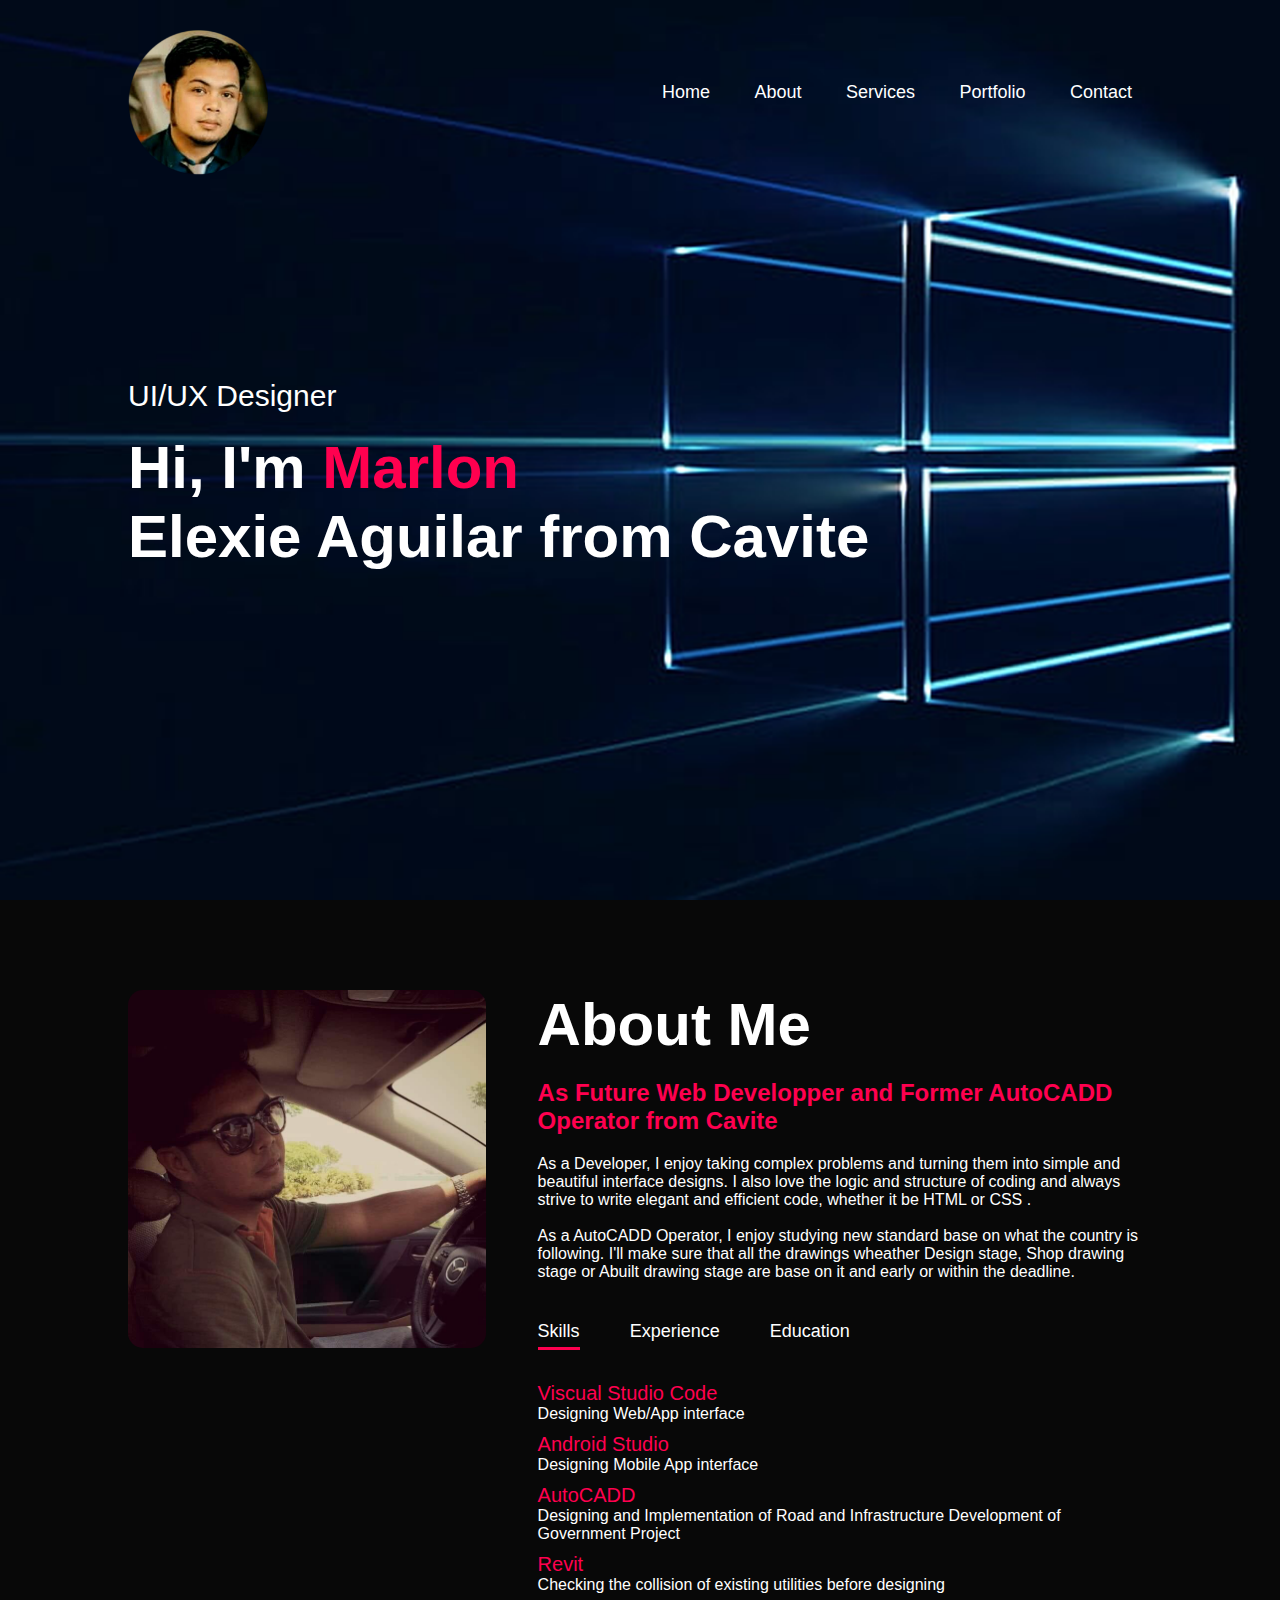
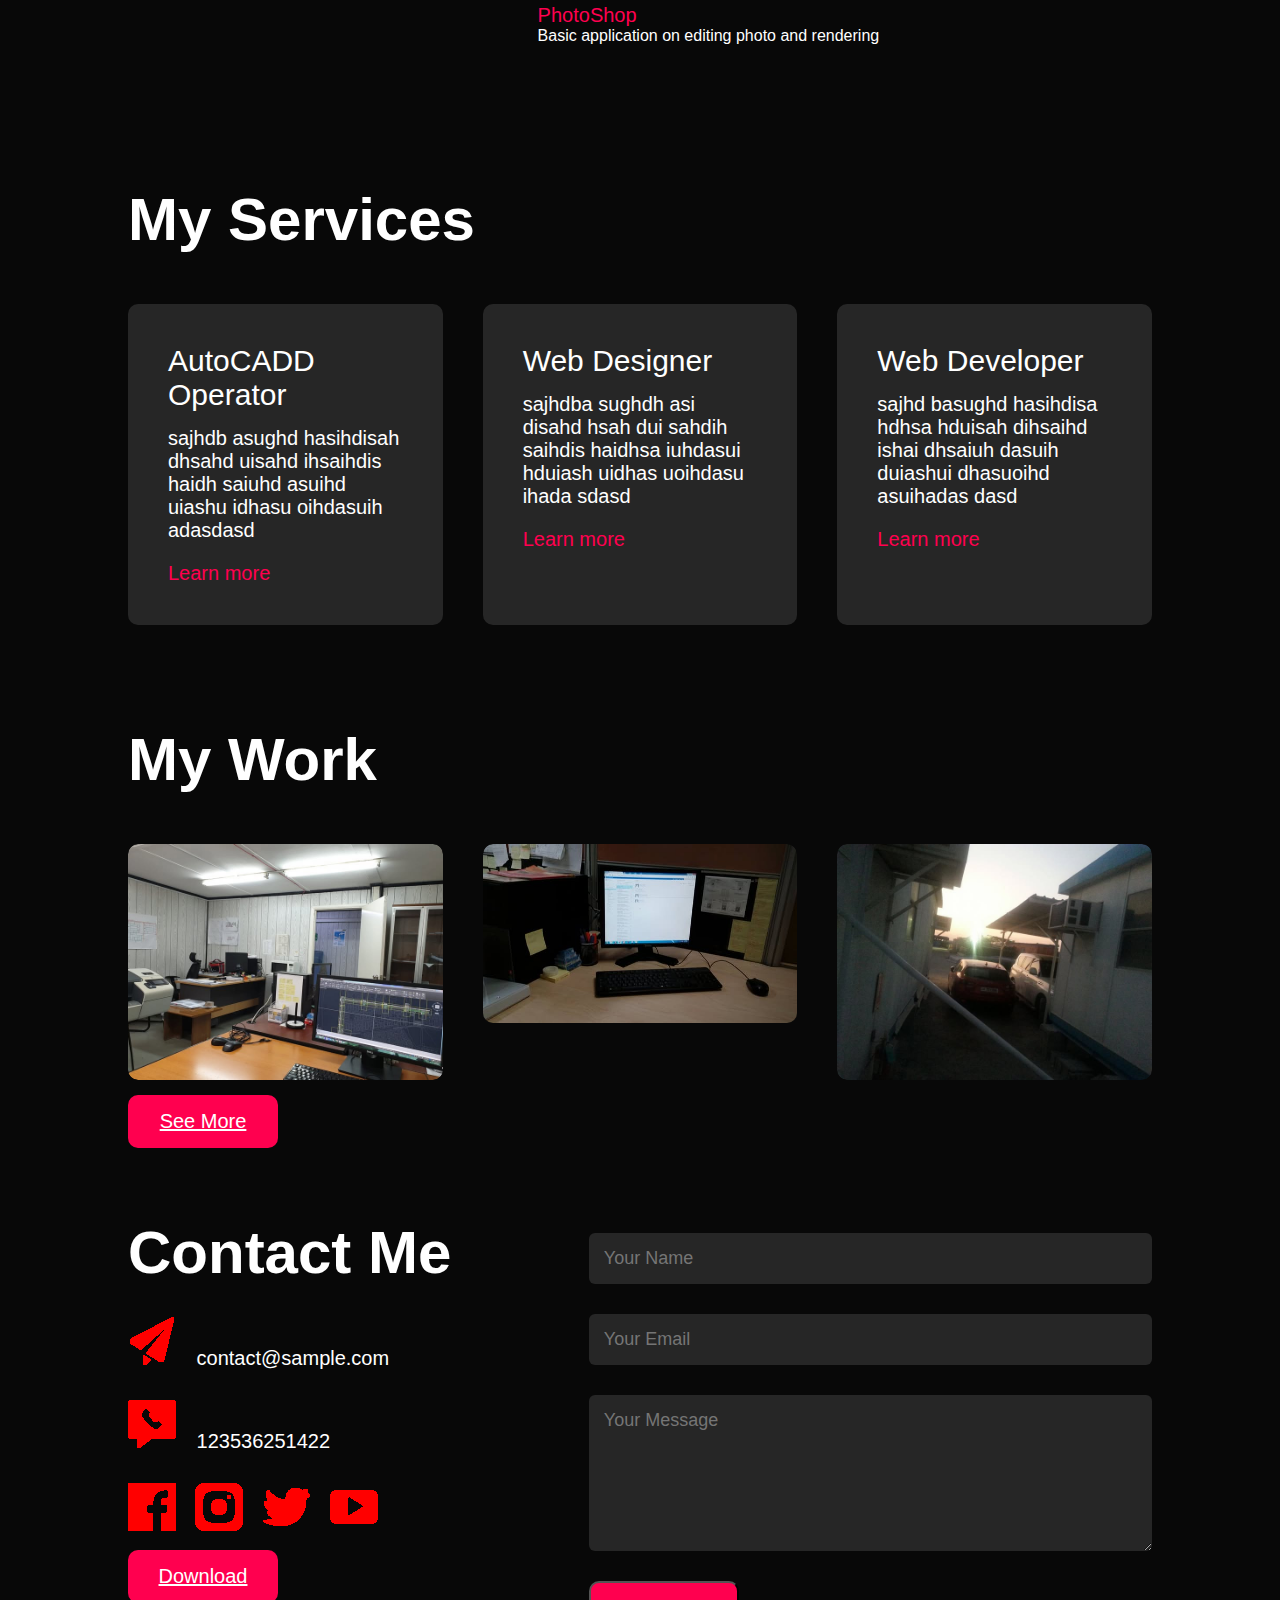
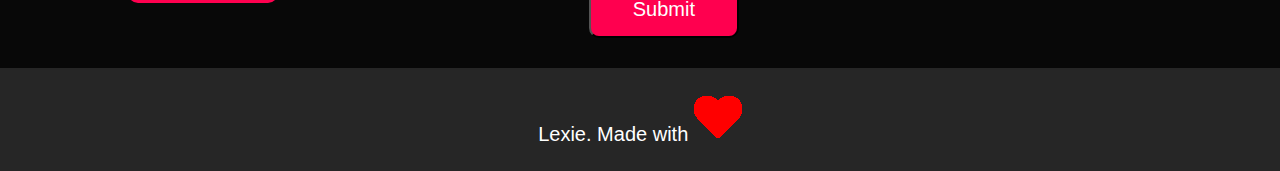
==== index.html @ fa6c9048 "Initial commit" ====
<html lang="en">
<head>
    <meta charset="UTF-8">
    <meta name="viewport" content="width=device-width, initial-scale=1.0">
    <title>Aguilar Portfolio Website</title>
    <link rel="stylesheet" href="style.css">
</head>
<body>
    <div id="header">
        <div class="container">
            <nav>
                <img src="images/marlonc.png" class="logo">
                <ul id="sidemenu">
                    <li><a href="#header">Home</a></li>
                    <li><a href="#about">About</a></li>
                    <li><a href="#services">Services</a></li>     
                    <li><a href="#portfolio">Portfolio</a></li>  
                    <li><a href="#contact">Contact</a></li>
                    <img src="icons/close.png" class="close" onclick="closemenu()">  
                </ul>
                <img src="icons/menu.png" class="menu" onclick="openmenu()">
            </nav>
            <div class="header-text">
                <p>UI/UX Designer</p>
                <h1>Hi, I'm <span>Marlon</span><br> Elexie Aguilar from Cavite</h1>

                </h1>
            </div>
        </div>
    </div>
   <!-- -------------------about------------------ -->
    <div id="about">
        <div class="container">
            <div class="row">
                <div class="about-col-1">
                    <img src="images/user.jpg">
                </div>
                <div class="about-col-2">
                    <h1 class="sub-title">About Me</h1>
                                <h2>
                                    As Future Web Developper and Former AutoCADD Operator from Cavite
                                </h2>
                                <p>
                                    As a Developer, I enjoy taking complex problems and turning them into simple and beautiful interface designs.
                                    I also love the logic and structure of coding and always strive to write elegant and efficient code, 
                                    whether it be HTML or CSS .
                                </br> </br>
                                    As a AutoCADD Operator, I enjoy studying new standard base on what the country is following.
                                    I'll make sure that all the drawings wheather Design stage, Shop drawing stage or Abuilt drawing stage
                                    are base on it and early or within the deadline.
                                </p>
                    <div class="tab-titles">
                        <p class="tab-links active-link" onclick="opentab('skills')">Skills</p>
                        <p class="tab-links" onclick="opentab('experience')">Experience</p>
                        <p class="tab-links" onclick="opentab('education')">Education</p>
                    </div>
                    <div class="tab-contents active-tab" id="skills">
                        <ul>
                            <li><span>Viscual Studio Code</span><br>Designing Web/App interface</li>
                            <li><span>Android Studio</span><br>Designing Mobile App interface</li>
                            <li><span>AutoCADD</span>
                                <br>Designing and Implementation of Road and Infrastructure Development of Government Project
                            </li>
                            <li><span>Revit</span>
                                <br>Checking the collision of existing utilities before designing
                            </li>
                            <li><span>PhotoShop</span>
                                <br>Basic application on editing photo and rendering
                            </li>
                        </ul>
                    </div>
                    <div class="tab-contents" id="experience">
                        <ul>
                            <li><span>Senior AutoCADD Operator</span>
                                <br>Water Project Boom Construction Company Doha Qatar
                                <br>2011 - 2022
                                <br>• GTC-305/2009 - REPLACEMENT OF PRIMARY & DISTRIBUTION NETWORKS AT DOHA & VICINITY-PHASE III
                                <br>• GTC 343/2010 - 3 YEARS CALL-OFF CONTRACT FOR EXTENSION OF WATER DISTRIBUTION - MAINS & SERVICE CONNECTION AT DOHA & VICINITY
                                <br>• GTC-346/2010 - EXTENSION OF DISTRIBUTION NETWORK AT DOHA & VICINITY (Phase IV) - PACKAGE 1
                                <br>• GTC-386/2010 - THREE YEARS CALL OF CONTRACT FOR SERVICE CONNECTIONS 15mm TO 400mm IN EXISTING DISTRIBUTION NETWORK (SUPPLY AND INSTALLATION)
                                <br>• GTC-437/2011 - EXTENSION OF DISTRIBUTION NETWORK AT DOHA & VICINITY (PACKAGE 4)
                                <br>• GTC-542/2012 - EARTH WORKS FOR MEGA RESERVIORS AT AL THUMAMA (PACKAGE 2)
                                <br>• GTC-556/2013 - THREE (3) YEARS CALL-OFF CONTRACT FOR MAINTENANCE, REPLACEMENT AND UPGRADING OF WATER NETWORKS
                                <br>• GTC-692/2014 - CALL-Off CONTRACT FOR MAINTENANCE OF RAS LAFFAN WATER TRANSMISSION MAINS
                            </li>
                        </ul>
                    </div>
                    <div class="tab-contents" id="education">
                        <ul>
                            <li><span>BSIT Student</span><br>Saint Dominic College of Asia<br> 2023 - Present</li>
                            <li><span>Revit 2019</span><br>Building Information Modelling Architecture, Structure & MEP, Quantity Surveying & Naviswork
                                <br>KEACADD Doha Qatar<br>September 16 to 26, 2019</li>
                            <li><span>AutoCADD 2010 with color rendering</span><br>MicroCADD Bacoor Cavite
                                <br>February - March 2010</li>
                            <li><span>Safety Officer Training Course for Construction, Petrochemical and Oil & Gas Industries
                            </span><br>Commercial Complex Guadalupe Makati City
                                <br>June 07 - 25, 2010
                            </li>
                        </ul>
                    </div>
                </div>
            </div>
        </div>
    </div>

    <!-- -------------sevices-------------- -->

    <div id="services">
        <div class="container">
        <h1 class="sub-title">My Services</h1>
        <div class="services-list">
            <div>
                <h2>AutoCADD Operator</h2>
                <p>sajhdb asughd hasihdisah dhsahd uisahd ihsaihdis haidh saiuhd asuihd uiashu idhasu oihdasuih adasdasd</p>
                <a href="#">Learn more</a>
            </div>
            <div>
                <h2>Web Designer</h2>
                <p>sajhdba sughdh asi disahd hsah dui sahdih saihdis haidhsa iuhdasui hduiash uidhas uoihdasu ihada sdasd</p>
                <a href="#">Learn more</a>
            </div>
            <div>
                <h2>Web Developer</h2>
                <p>sajhd basughd hasihdisa hdhsa hduisah dihsaihd ishai dhsaiuh dasuih duiashui dhasuoihd asuihadas dasd</p>
                <a href="#">Learn more</a>
            </div>
        </div>
    </div>
</div>

    <!-- -----------------portfolio--------------- -->

    <div id="portfolio">
        <div class="container">
            <h1 class="sub-title">My Work</h1>
            <div class="work-list">
                <div class="work">
                    <img src="images/work1.jpg">
                    <div class="layer">
                        <h3>Muather Office</h3>
                        <p>Water Project Office for 3 years</p>
                        <a href="#">Learn more</a>
                    </div>
                </div>
                <div class="work">
                    <img src="images/work2.jpg">
                    <div class="layer">
                        <h3>Althumama Office</h3>
                        <p>Water Project Office for 2 years</p>
                        <a href="#">Learn more</a>
                    </div>
                </div>
                <div class="work">
                    <img src="images/work3.jpg">
                    <div class="layer">
                        <h3>Wakra Office</h3>
                        <p>Water Project Office for 3 years</p>
                        <a href="#">Learn more</a>
                    </div>
                </div>
            </div>
            <a href="#" class="btn">See More</a>
        </div>
    </div>
<!-- -------------------contact----------------------- -->
    
    
<div id="contact">
    <div class="container">
        <div class="row">
            <div class="contact-left">
                <h1 class="sub-title">Contact Me</h1>
                <p><i class="icon"><img src="icons/email-icon.png"></i> contact@sample.com</p>
                <p><i class="icon"><img src="icons/msg-icon.png"></i> 123536251422</p>
                <div class="social-icons">
                    <i class=""><image src="icons/fb-icon.png"></i>  
                    <i class=""><image src="icons/instagram-icon.png"></i>  
                    <i class=""><image src="icons/twitter-icon.png"></i>        
                    <i class=""><image src="icons/youtube-icon.png"></i>
                </div>
                <a href="images/try.png" download class="btn btn2">Download</a>
            </div>
            <div class="contact-right">
                <form>
                    <input type="text" name="Name" placeholder="Your Name" required>
                    <input type="email" name="Email" placeholder="Your Email" required>
                    <textarea name="Message" rows="6" placeholder="Your Message"></textarea>
                    <button type="submit" class="btn btn2">Submit</button>
                </form>
            </div>
        </div>
    </div>
    <div class="footer">
        <p>Lexie. Made with <i class=""><image src="icons/heart.png"></i></p>  
    </div>
</div>    
    
    
    
    
    
    
    
    
    <script>

        var tablinks = document.getElementsByClassName("tab-links");
        var tabcontents = document.getElementsByClassName("tab-contents");

        function opentab(tabname){
            for(tablink of tablinks){
                tablink.classList.remove("active-link");
            }
            for(tabcontent of tabcontents){
                tabcontent.classList.remove("active-tab");
            }
            event.currentTarget.classList.add("active-link");
            document.getElementById(tabname).classList.add("active-tab");
        }
    </script>
    <script>
        var sidemenu = document.getElementById("sidemenu");

        function openmenu(){
            sidemenu.style.right = "0";
        }
        function closemenu(){
            sidemenu.style.right = "-120";    
        }
    </script>
    <!-- <script>
        const scriptURL = 'C:\Users\HP\Desktop\SCHOOL REQS\Web System and Technologies\Aguilar Portfolio\Contact Form.xlsx'
        const form = document.forms['submit-to-google-sheet']

        form.addEvenListener('submit', e=>{
            e.preventDefault()
            fetch(scriptURL, {method: 'POST', body: new FormData(form)})
            .then(response => { 
            msg.innerHTML = "Message sent Successfully"
            setTimeout(function(){
            msg.innerHTML = ""
            },5000)
            form.reset()
        })
            .catch(error=> console.error('Error!', error.message))
        })
    
    </script> -->
</body>
</html>
---- style.css ----
*{
    margin: 0;
    padding: 0;
    font-family: 'poppins', sans-serif;
    box-sizing: border-box;

}
html{
    scroll-behavior: smooth;
}
body{
    background: #080808;
    color: #fff;
}
#header{
    width: 100%;
    height: 100%;
    background-image: url(images/Windows.png);
    background-size: cover;
    background-position: center;
    
}
.container{
    padding: 10px 10%;
}
nav{
    display: flex;
    align-items: center;
    justify-content: space-between;
    flex-wrap: wrap;
}
.logo{
    width: 140px;
    margin-top: 20px;
}
nav ul li{
    display: inline-block;
    list-style: none;
    margin: 10px 20px;
}
nav ul li a{
color: #fff;
text-decoration: none;
font-size: 18px;
position: relative;
}
nav ul li a::after{
    content: '';
    width: 0;
    height: 3px;
    background: #ff004f;
    position: absolute;
    left: 0;
    bottom: -6px;
    transition: 0.5s;
}
nav ul li a:hover::after{
    width: 100%;
}
.header-text{
    margin-top: 20%;
    font-size: 30px;
}
.header-text h1{
    font-size: 60px;
    margin-top: 20px;
}
.header-text h1 span{
    color: #ff004f;
}
/*-------------------about------------------*/
#about{
    padding: 80px 0;
    color: #ababab;
}
.row{
    display: flex;
    justify-content: space-between;
    flex-wrap: wrap;
}
.about-col-1{
    flex-basis: 35%;
}
.about-col-1 img{
    width: 100%;
    border-radius: 15px;
}
.about-col-2{
    flex-basis: 60%;
		color: #fff;
}
.about-col-2 p{
	margin-top: 20px;
}
.about-col-2 h2{
	color: #ff004f;
}
.sub-title{
    font-size: 60px;
    font-weight: 600;
    color: #fff;
		margin-bottom: 20px;
}

.tab-titles{
    display: flex;
    margin: 20px 0 40px;
}
.tab-links{
    margin-right: 50px;
    font-size: 18px;
    font-weight: 500;
    cursor: pointer;
    position: relative;
}
.tab-links::after{
    content: '';
    width: 0;
    height: 3px;
    background: #ff004f;
    position: absolute;
    left: 0;
    bottom: -8px;
    transition: 0.5s;
}
.tab-links.active-link::after{
    width: 100%;
}
.tab-contents ul li{
    list-style: none;
    margin: 10px 0;
}
.tab-contents ul li span{
    color: #ff004f;
    font-size: 20px;
}
.tab-contents{
    display: none;
}
.tab-contents.active-tab{
    display: block;
}

/* -------------services------------ */

#services{
    padding: 30px 0;
}
.services-list{
    display: grid;
    grid-template-columns: repeat(auto-fit, minmax(250px, 1fr));
    grid-gap: 40px;
    margin-top: 50px;
}
.services-list div{
    background: #262626;
    padding: 40px;
    font-size: 20px;
    font-weight: 300;
    border-radius: 10px;
    transition: background 0.5s transform 0.5s;
}

.services-list div h2{
    font-size: 30px;
    font-weight: 500;
    margin-bottom: 15px;
}
.services-list div a{
    text-decoration: none;
    color: #ff004f;
    font-size: 20px;
    margin-top: 20px;
    display: inline-block;
}
.services-list div:hover{
    background: #124b04;
    transform: translateY(-10px);
}

/* -----------portfolio------------ */

#portfolio{
    padding: 50px 0;
}
.work-list{
    display: grid;
    grid-template-columns: repeat(auto-fit, minmax(250px, 1fr));
    grid-gap: 40px;
    margin-top: 50px;
}
.work{
    border-radius: 10px;
    position: relative;
    overflow: hidden;
}
.work img{
    width: 100%;
    border-radius: 10px;
    display: block;
    transition: transform 0.5s;
}
.layer{
    width: 100%;
    height: 0%;
    background: linear-gradient(rgba(0,0,0,0.1), #ff004f);
    border-radius: 10px;
    position: absolute;
    left: 0;
    bottom: 0;
    overflow: hidden;
    display: flex;
    align-items: center;
    justify-content: center;
    flex-direction: column;
    padding: 0 40px;
    text-align: center;
    color: #ff004f;
    font-size: 14px;
    transition: height 0.5s;
}
.layer h3{
    font-weight: 800;
    margin-bottom: 20px;
}
.layer a{
    margin-top: 20px;
    color: #ff004f;
    text-decoration: none;
    font-size: 18px;
    line-height: 60px;
    background: #fff;
    width: 100px;
    height: 60px;
    border-radius: 50%;
    text-align: center;
}
.work:hover img{
    transform: scale(1.1);
}
.work:hover .layer{
    height: 100%;
}
.btn{
    display: inline-block;
    background: #ff004f;
    color: #fff;
    font-size: 20px;
    text-align: center;
    cursor: pointer;
    width: 150px;
    padding: 15px 0;
    border-radius: 10px;
    margin-top: 15px;
    
}
.btn:hover{
    color: #fbff00;
}

/* ------------contact--------------- */

.contact-left{
    flex-basis: 40%;
}
.contact-right{
    flex-basis: 55%;
}
.contact-left p{
    margin-top: 30px;
    font-size: 20px;
}

.contact-left p i{
    color: #ff004f;
    margin-right: 15px;
}
.social-icons{
    margin-top: 30px;
}
.social-icons i{
    text-decoration: none;
    font-size: 30px;
    margin-right: 15px;
    color: #ababab;
    display: inline-block;
    transition: transform 0.5s;
}
.social-icons i:hover{
    transform: translateY(-10px);
}

.btn.btn2{
    display: inline-block;
    background: #ff004f;
    color: #fff;
    font-size: 20px;
    text-align: center;
    cursor: pointer;
    width: 150px;
    padding: 15px 0;
    border-radius: 10px;  
    
}
.contact-right form{
    width: 100%;
}
form input, form textarea{
    width: 100%;
    border: 0;
    outline: none;
    background: #262626;
    padding: 15px;
    margin: 15px 0;
    color:#fff;
    font-size: 18px;
    border-radius: 6px;
}
.footer{
    width: 100%;
    text-align: center;
    padding: 25px 0;
    background: #262626;
    font-size: 20px;
    font-weight: 300;
    margin-top: 20px;
}

/* -----------------------mobile----------------- */

.menu {
    display: none;
}
.close {
    display: none;
}


@media only screen and (max-width: 600px){
    #header{
        background-image: url(images/Windows-mobile.png);
    }
    .header-text{
        margin-top: 80%;
        font-size: 16px;
    }
    .header-text h1{
        font-size: 30px;
    }
    .logo{
        width: 80px;
        margin-top: 20px;
    }
    .menu {
        display: block;
        width: 40px;
    }
    .close {
        display: block;
        width: 20px;
    }
    nav ul{
        background: #bdbbbc;
        position: fixed;
        top: 0;
        right: -120;
        width: 120px;
        height: 100vh;
        padding-top: 50px;
        z-index: 2;
        transition: right 0.5s;
    }
    nav ul li{
        display: block;
        margin: 25px;
    }
    nav ul .close{
        position: absolute;
        top: 25px;
        left: 25px;
        cursor: pointer;
    }
    .sub-title{
        font-size: 40px;
    }
    .about-col-1, .about-col-2{
        flex-basis: 100%;
    }
    .about-col-1{
        margin-bottom: 30px;
    }
    .about-col-2{
        font-size: 14px;
    }
    .tab-links{
        font-size: 16px;
        margin-right: 20px;
    }
    .contact-left, .contact-right{
        flex-basis: 100%;
    }
    .footer{
        font-size: 14px;
    }
}
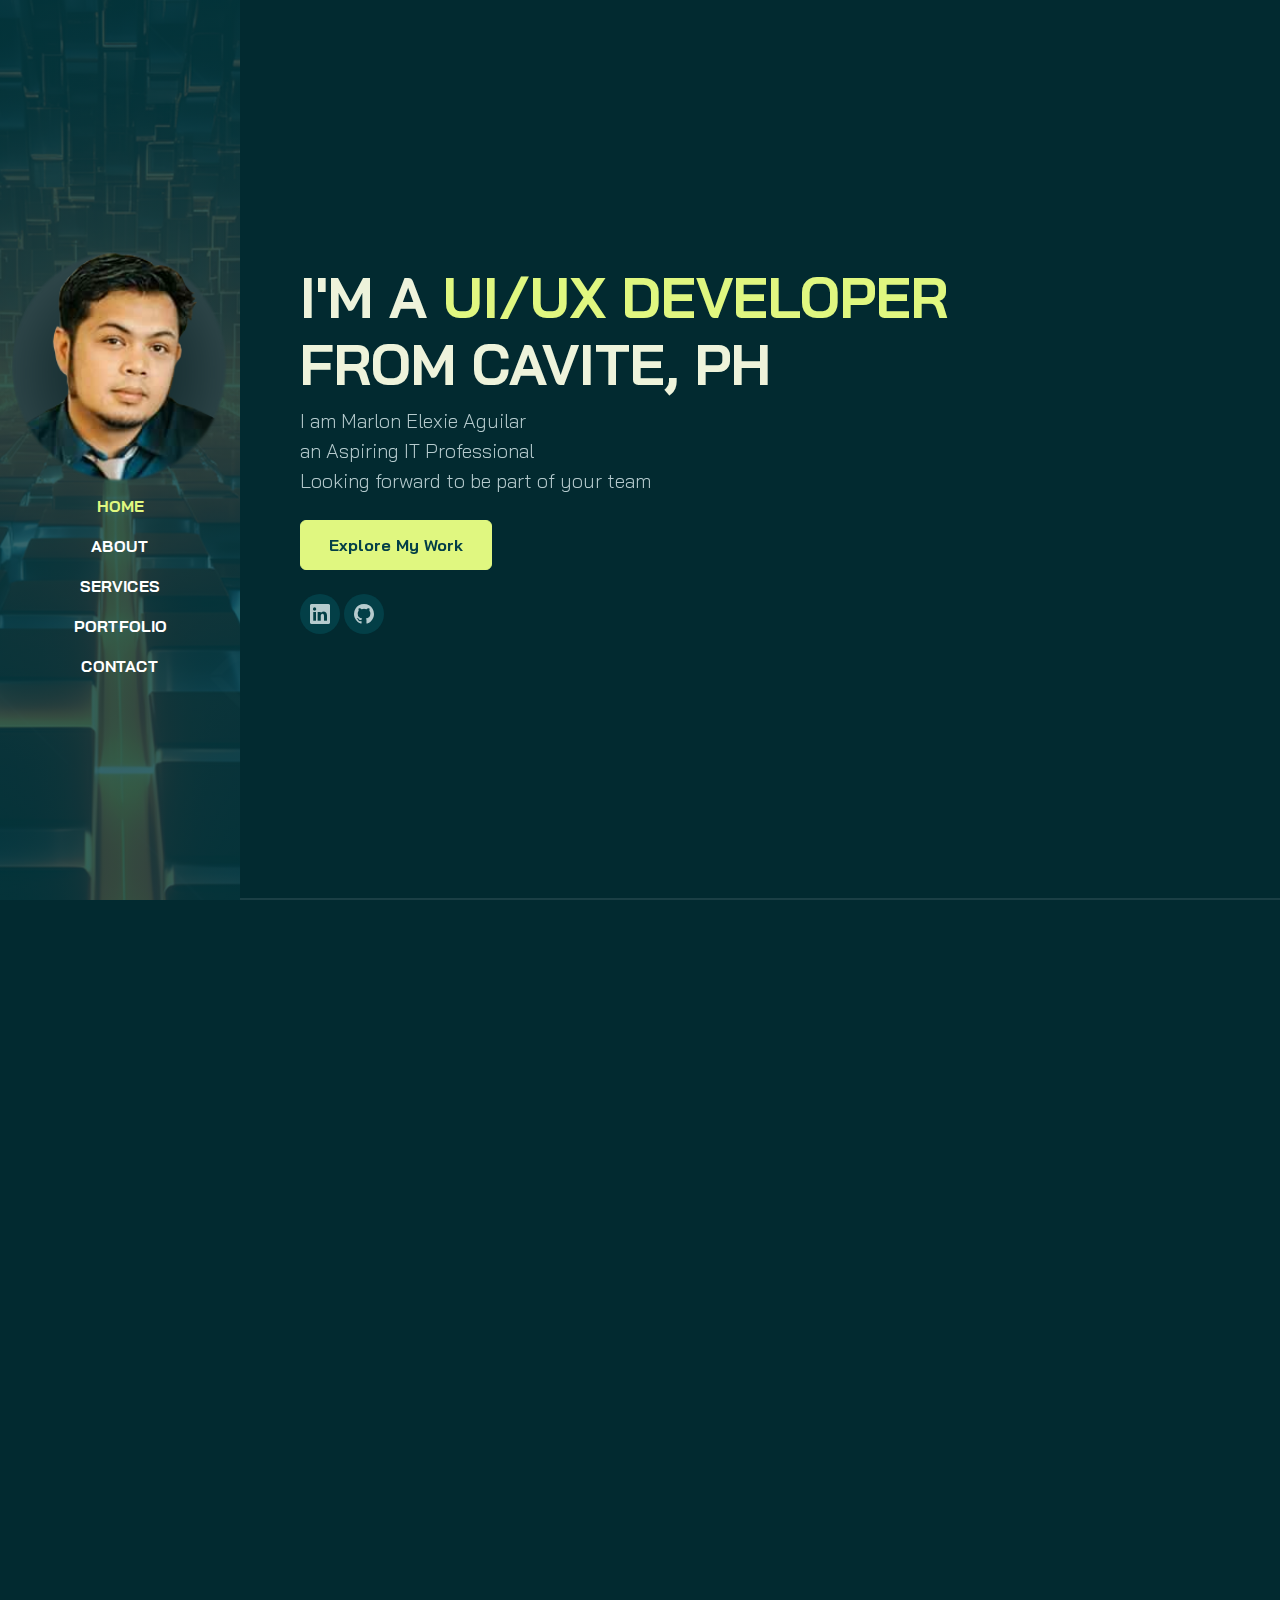
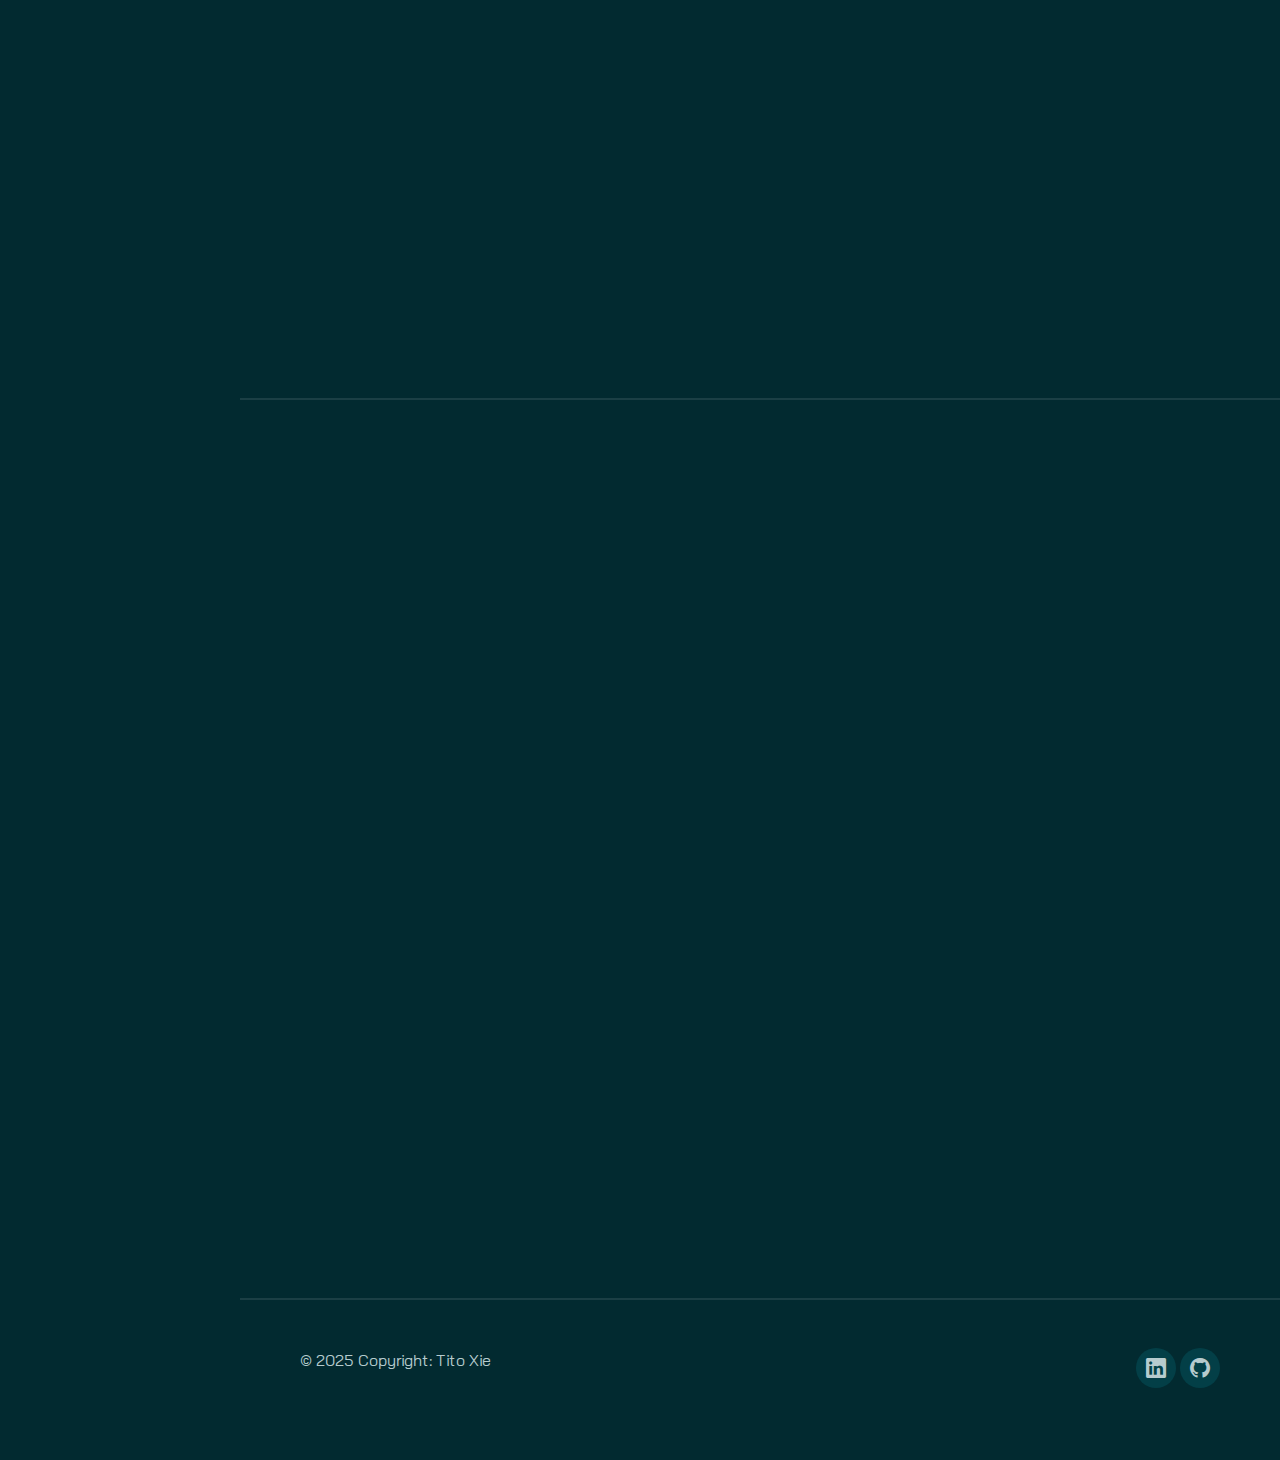
==== commit d62e7196: "Update my Portfolio with Bootstrap and clone it" ====
--- a/index.html
+++ b/index.html
@@ -1,250 +1,386 @@
+<!DOCTYPE html>
 <html lang="en">
+
 <head>
-    <meta charset="UTF-8">
-    <meta name="viewport" content="width=device-width, initial-scale=1.0">
-    <title>Aguilar Portfolio Website</title>
-    <link rel="stylesheet" href="style.css">
+  <meta charset="UTF-8">
+  <meta name="viewport" content="width=device-width, initial-scale=1.0">
+  <title>Aguilar Portfolio</title>
+  <link rel="stylesheet" href="assets/css/bootstrap.min.css">
+  <link rel="stylesheet" href="assets/css/aos.css">
+	<link rel="stylesheet" href="assets/css/line-awesome.min.css">
+  <link rel="stylesheet" href="assets/css/style.css">
+	<link rel="stylesheet" href="https://cdn.jsdelivr.net/npm/bootstrap-icons@1.11.3/font/bootstrap-icons.min.css">
+
 </head>
-<body>
-    <div id="header">
-        <div class="container">
-            <nav>
-                <img src="images/marlonc.png" class="logo">
-                <ul id="sidemenu">
-                    <li><a href="#header">Home</a></li>
-                    <li><a href="#about">About</a></li>
-                    <li><a href="#services">Services</a></li>     
-                    <li><a href="#portfolio">Portfolio</a></li>  
-                    <li><a href="#contact">Contact</a></li>
-                    <img src="icons/close.png" class="close" onclick="closemenu()">  
-                </ul>
-                <img src="icons/menu.png" class="menu" onclick="openmenu()">
-            </nav>
-            <div class="header-text">
-                <p>UI/UX Designer</p>
-                <h1>Hi, I'm <span>Marlon</span><br> Elexie Aguilar from Cavite</h1>
-
-                </h1>
-            </div>
-        </div>
+
+<body data-bs-spy="scroll" data-bs-target=".navbar">
+
+  <!-- navbar -->
+  <nav class="navbar navbar-expand-lg navbar-dark fixed-top">
+    <div class="container flex-lg-column">
+
+      <a class="navbar-brand mx-lg-auto mb-lg-4" href="#">
+        <span class="h3 fw-bold d-lg-none">Tito Xie</span></a>
+				<img src="./assets/images/marlonlogo.png" class="d-none d-lg-block rounded-circle" alt="">
+      
+      <button class="navbar-toggler" type="button" data-bs-toggle="collapse" data-bs-target="#navbarNav"
+        aria-controls="navbarNav" aria-expanded="false" aria-label="Toggle navigation">
+        <span class="navbar-toggler-icon"></span>
+      </button>
+      <div class="collapse navbar-collapse" id="navbarNav">
+        <ul class="navbar-nav ms-auto flex-lg-column text-lg-center">
+        
+          <li class="nav-item">
+            <a class="nav-link" href="#home">Home</a>
+          </li>
+          <li class="nav-item">
+            <a class="nav-link" href="#about">About</a>
+          </li>
+          <li class="nav-item">
+            <a class="nav-link" href="#services">Services</a>
+          </li>
+          <li class="nav-item">
+            <a class="nav-link" href="#portfolio">Portfolio</a>
+          </li>
+          <li class="nav-item">
+            <a class="nav-link" href="#contact">Contact</a>
+          </li>
+            
+        </ul>
+      </div>
+
     </div>
-   <!-- -------------------about------------------ -->
-    <div id="about">
-        <div class="container">
-            <div class="row">
-                <div class="about-col-1">
-                    <img src="images/user.jpg">
-                </div>
-                <div class="about-col-2">
-                    <h1 class="sub-title">About Me</h1>
-                                <h2>
-                                    As Future Web Developper and Former AutoCADD Operator from Cavite
-                                </h2>
-                                <p>
-                                    As a Developer, I enjoy taking complex problems and turning them into simple and beautiful interface designs.
-                                    I also love the logic and structure of coding and always strive to write elegant and efficient code, 
-                                    whether it be HTML or CSS .
-                                </br> </br>
-                                    As a AutoCADD Operator, I enjoy studying new standard base on what the country is following.
-                                    I'll make sure that all the drawings wheather Design stage, Shop drawing stage or Abuilt drawing stage
-                                    are base on it and early or within the deadline.
-                                </p>
-                    <div class="tab-titles">
-                        <p class="tab-links active-link" onclick="opentab('skills')">Skills</p>
-                        <p class="tab-links" onclick="opentab('experience')">Experience</p>
-                        <p class="tab-links" onclick="opentab('education')">Education</p>
-                    </div>
-                    <div class="tab-contents active-tab" id="skills">
-                        <ul>
-                            <li><span>Viscual Studio Code</span><br>Designing Web/App interface</li>
-                            <li><span>Android Studio</span><br>Designing Mobile App interface</li>
-                            <li><span>AutoCADD</span>
-                                <br>Designing and Implementation of Road and Infrastructure Development of Government Project
-                            </li>
-                            <li><span>Revit</span>
-                                <br>Checking the collision of existing utilities before designing
-                            </li>
-                            <li><span>PhotoShop</span>
-                                <br>Basic application on editing photo and rendering
-                            </li>
-                        </ul>
-                    </div>
-                    <div class="tab-contents" id="experience">
-                        <ul>
-                            <li><span>Senior AutoCADD Operator</span>
-                                <br>Water Project Boom Construction Company Doha Qatar
-                                <br>2011 - 2022
-                                <br>• GTC-305/2009 - REPLACEMENT OF PRIMARY & DISTRIBUTION NETWORKS AT DOHA & VICINITY-PHASE III
-                                <br>• GTC 343/2010 - 3 YEARS CALL-OFF CONTRACT FOR EXTENSION OF WATER DISTRIBUTION - MAINS & SERVICE CONNECTION AT DOHA & VICINITY
-                                <br>• GTC-346/2010 - EXTENSION OF DISTRIBUTION NETWORK AT DOHA & VICINITY (Phase IV) - PACKAGE 1
-                                <br>• GTC-386/2010 - THREE YEARS CALL OF CONTRACT FOR SERVICE CONNECTIONS 15mm TO 400mm IN EXISTING DISTRIBUTION NETWORK (SUPPLY AND INSTALLATION)
-                                <br>• GTC-437/2011 - EXTENSION OF DISTRIBUTION NETWORK AT DOHA & VICINITY (PACKAGE 4)
-                                <br>• GTC-542/2012 - EARTH WORKS FOR MEGA RESERVIORS AT AL THUMAMA (PACKAGE 2)
-                                <br>• GTC-556/2013 - THREE (3) YEARS CALL-OFF CONTRACT FOR MAINTENANCE, REPLACEMENT AND UPGRADING OF WATER NETWORKS
-                                <br>• GTC-692/2014 - CALL-Off CONTRACT FOR MAINTENANCE OF RAS LAFFAN WATER TRANSMISSION MAINS
-                            </li>
-                        </ul>
-                    </div>
-                    <div class="tab-contents" id="education">
-                        <ul>
-                            <li><span>BSIT Student</span><br>Saint Dominic College of Asia<br> 2023 - Present</li>
-                            <li><span>Revit 2019</span><br>Building Information Modelling Architecture, Structure & MEP, Quantity Surveying & Naviswork
-                                <br>KEACADD Doha Qatar<br>September 16 to 26, 2019</li>
-                            <li><span>AutoCADD 2010 with color rendering</span><br>MicroCADD Bacoor Cavite
-                                <br>February - March 2010</li>
-                            <li><span>Safety Officer Training Course for Construction, Petrochemical and Oil & Gas Industries
-                            </span><br>Commercial Complex Guadalupe Makati City
-                                <br>June 07 - 25, 2010
-                            </li>
-                        </ul>
-                    </div>
-                </div>
-            </div>
-        </div>
-    </div>
-
-    <!-- -------------sevices-------------- -->
-
-    <div id="services">
-        <div class="container">
-        <h1 class="sub-title">My Services</h1>
-        <div class="services-list">
-            <div>
-                <h2>AutoCADD Operator</h2>
-                <p>sajhdb asughd hasihdisah dhsahd uisahd ihsaihdis haidh saiuhd asuihd uiashu idhasu oihdasuih adasdasd</p>
-                <a href="#">Learn more</a>
-            </div>
-            <div>
-                <h2>Web Designer</h2>
-                <p>sajhdba sughdh asi disahd hsah dui sahdih saihdis haidhsa iuhdasui hduiash uidhas uoihdasu ihada sdasd</p>
-                <a href="#">Learn more</a>
-            </div>
-            <div>
-                <h2>Web Developer</h2>
-                <p>sajhd basughd hasihdisa hdhsa hduisah dihsaihd ishai dhsaiuh dasuih duiashui dhasuoihd asuihadas dasd</p>
-                <a href="#">Learn more</a>
-            </div>
-        </div>
-    </div>
-</div>
-
-    <!-- -----------------portfolio--------------- -->
-
-    <div id="portfolio">
-        <div class="container">
-            <h1 class="sub-title">My Work</h1>
-            <div class="work-list">
-                <div class="work">
-                    <img src="images/work1.jpg">
-                    <div class="layer">
-                        <h3>Muather Office</h3>
-                        <p>Water Project Office for 3 years</p>
-                        <a href="#">Learn more</a>
-                    </div>
-                </div>
-                <div class="work">
-                    <img src="images/work2.jpg">
-                    <div class="layer">
-                        <h3>Althumama Office</h3>
-                        <p>Water Project Office for 2 years</p>
-                        <a href="#">Learn more</a>
-                    </div>
-                </div>
-                <div class="work">
-                    <img src="images/work3.jpg">
-                    <div class="layer">
-                        <h3>Wakra Office</h3>
-                        <p>Water Project Office for 3 years</p>
-                        <a href="#">Learn more</a>
-                    </div>
-                </div>
-            </div>
-            <a href="#" class="btn">See More</a>
-        </div>
-    </div>
-<!-- -------------------contact----------------------- -->
-    
-    
-<div id="contact">
-    <div class="container">
-        <div class="row">
-            <div class="contact-left">
-                <h1 class="sub-title">Contact Me</h1>
-                <p><i class="icon"><img src="icons/email-icon.png"></i> contact@sample.com</p>
-                <p><i class="icon"><img src="icons/msg-icon.png"></i> 123536251422</p>
-                <div class="social-icons">
-                    <i class=""><image src="icons/fb-icon.png"></i>  
-                    <i class=""><image src="icons/instagram-icon.png"></i>  
-                    <i class=""><image src="icons/twitter-icon.png"></i>        
-                    <i class=""><image src="icons/youtube-icon.png"></i>
-                </div>
-                <a href="images/try.png" download class="btn btn2">Download</a>
-            </div>
-            <div class="contact-right">
-                <form>
-                    <input type="text" name="Name" placeholder="Your Name" required>
-                    <input type="email" name="Email" placeholder="Your Email" required>
-                    <textarea name="Message" rows="6" placeholder="Your Message"></textarea>
-                    <button type="submit" class="btn btn2">Submit</button>
-                </form>
-            </div>
-        </div>
-    </div>
-    <div class="footer">
-        <p>Lexie. Made with <i class=""><image src="icons/heart.png"></i></p>  
-    </div>
-</div>    
-    
-    
-    
-    
-    
-    
-    
-    
-    <script>
-
-        var tablinks = document.getElementsByClassName("tab-links");
-        var tabcontents = document.getElementsByClassName("tab-contents");
-
-        function opentab(tabname){
-            for(tablink of tablinks){
-                tablink.classList.remove("active-link");
-            }
-            for(tabcontent of tabcontents){
-                tabcontent.classList.remove("active-tab");
-            }
-            event.currentTarget.classList.add("active-link");
-            document.getElementById(tabname).classList.add("active-tab");
-        }
-    </script>
-    <script>
-        var sidemenu = document.getElementById("sidemenu");
-
-        function openmenu(){
-            sidemenu.style.right = "0";
-        }
-        function closemenu(){
-            sidemenu.style.right = "-120";    
-        }
-    </script>
-    <!-- <script>
-        const scriptURL = 'C:\Users\HP\Desktop\SCHOOL REQS\Web System and Technologies\Aguilar Portfolio\Contact Form.xlsx'
-        const form = document.forms['submit-to-google-sheet']
-
-        form.addEvenListener('submit', e=>{
-            e.preventDefault()
-            fetch(scriptURL, {method: 'POST', body: new FormData(form)})
-            .then(response => { 
-            msg.innerHTML = "Message sent Successfully"
-            setTimeout(function(){
-            msg.innerHTML = ""
-            },5000)
-            form.reset()
-        })
-            .catch(error=> console.error('Error!', error.message))
-        })
-    
-    </script> -->
+  </nav>
+  <!-- navbar -->
+
+	<!-- contents -->
+	<div id="content-wrapper">
+
+	<!-- home -->
+	<section id="home" class="full-height px-lg-5">
+			<div class="container">
+				<div class="row">
+					<div class="col-lg-10">
+						<h1 class="display-4 fw-bold" data-aos="fade-up"> I'M A <span class="text-brand"> UI/UX DEVELOPER </span><br>FROM CAVITE, PH</h1>
+						<p class="lead mt-2 mb-4" data-aos="fade-up" data-aos-delay="300">I am Marlon Elexie Aguilar <br>an Aspiring IT Professional <br> Looking forward to be part of your team</p>
+						<div data-aos="fade-up" data-aos-delay="600">
+							<a href="#portfolio" class="btn btn-brand me-3">Explore My Work</a>
+							<div class="col-auto mt-4">
+								<div class="social-icons">
+									<a href="https://www.linkedin.com/in/marlon-elexie-aguilar-1533937b/"><i class="bi bi-linkedin"></i></a>
+									<a href="https://github.com/git-lexie"><i class="bi bi-github"></i></a>
+								</div>
+							</div>
+						</div>
+					</div>
+				</div>
+			</div>
+	</section>
+	<!-- home -->
+
+	<!-- About -->
+	<section id="about" class="full-height px-lg-5">
+		<div class="container" data-aos="fade-up">
+			
+			<div class="row">
+				<div class="col-lg-4">
+					<h6 class="text-brand">About</h6>
+				</div>
+			</div>
+
+			<div class="row gy-2">
+				<div class="col-lg-12" data-aos="fade-up" data-aos-delay="300">
+
+					<h2>
+						As Future Web Developper and Former AutoCADD Operator from Cavite
+					</h2>
+					<p>
+						As a Developer, I enjoy taking complex problems and turning them into simple and beautiful interface designs.
+						I also love the logic and structure of coding and always strive to write elegant and efficient code, 
+						whether it be HTML or CSS .
+					</p>
+					<p>
+						As a AutoCADD Operator, I enjoy studying new standard base on what the country is following.
+						I'll make sure that all the drawings wheather Design stage, Shop drawing stage or Abuilt drawing stage
+						are base on it and early or within the deadline.
+					</p>
+
+				</div>
+
+				<div class="col-lg-12" data-aos="fade-up" data-aos-delay="600">
+
+					<div class="tab-titles ">
+						<h2 class="tab-links active-link" onclick="opentab('skills')">Skills</h2>
+						<h2 class="tab-links" onclick="opentab('experience')">Experience</h2>
+						<h2 class="tab-links" onclick="opentab('education')">Education</h2>
+					</div>
+
+				</div>
+
+				<div class="col-lg-12" data-aos="fade-up" data-aos-delay="900">
+
+					<div class="tab-contents active-tab" id="skills">
+						<ul>
+							<li><span>Viscual Studio Code</span><br>Designing Web/App interface</li>
+							<li><span>Android Studio</span><br>Designing Mobile App interface</li>
+							<li><span>AutoCADD</span>
+								<br>Designing and Implementation of Road and Infrastructure Development of Government Project
+							</li>
+							<li><span>Revit</span>
+								<br>Checking the collision of existing utilities before designing
+							</li>
+							<li><span>PhotoShop</span>
+								<br>Basic application on editing photo and rendering
+							</li>
+						</ul>
+					</div>
+
+					<div class="tab-contents" id="experience">
+
+						<ul>
+							<li><span>Senior AutoCADD Operator</span>
+								<br>Road Projects <br>Boom Construction Company Doha Qatar
+								<br>2019 - 2021
+								<br>1709 - Roads and Infrastructure in North of Nassriya
+							</li>
+						</ul>
+					
+						<ul>
+							<li><span>Senior AutoCADD Operator</span>
+								<br>Water Projects <br>Boom Construction Company Doha Qatar
+								<br>2011 - 2019
+								<br>• GTC-305/2009 - REPLACEMENT OF PRIMARY & DISTRIBUTION NETWORKS AT DOHA & VICINITY-PHASE III
+								<br>• GTC 343/2010 - 3 YEARS CALL-OFF CONTRACT FOR EXTENSION OF WATER DISTRIBUTION - MAINS & SERVICE CONNECTION AT DOHA & VICINITY
+								<br>• GTC-346/2010 - EXTENSION OF DISTRIBUTION NETWORK AT DOHA & VICINITY (Phase IV) - PACKAGE 1
+								<br>• GTC-386/2010 - THREE YEARS CALL OF CONTRACT FOR SERVICE CONNECTIONS 15mm TO 400mm IN EXISTING DISTRIBUTION NETWORK (SUPPLY AND INSTALLATION)
+								<br>• GTC-437/2011 - EXTENSION OF DISTRIBUTION NETWORK AT DOHA & VICINITY (PACKAGE 4)
+								<br>• GTC-542/2012 - EARTH WORKS FOR MEGA RESERVIORS AT AL THUMAMA (PACKAGE 2)
+								<br>• GTC-556/2013 - THREE (3) YEARS CALL-OFF CONTRACT FOR MAINTENANCE, REPLACEMENT AND UPGRADING OF WATER NETWORKS
+								<br>• GTC-692/2014 - CALL-Off CONTRACT FOR MAINTENANCE OF RAS LAFFAN WATER TRANSMISSION MAINS
+							</li>
+						</ul>
+
+					</div>
+
+					<div class="tab-contents" id="education">
+						<ul>
+							<li><span>BSIT Student</span><br>Saint Dominic College of Asia<br> 2023 - Present</li>
+							<li><span>Revit 2019</span><br>Building Information Modelling Architecture, Structure & MEP, Quantity Surveying & Naviswork
+								<br>KEACADD Doha Qatar<br>September 16 to 26, 2019</li>
+							<li><span>AutoCADD 2010 with color rendering</span><br>MicroCADD Bacoor Cavite
+								<br>February - March 2010</li>
+							<li><span>Safety Officer Training Course for Construction, Petrochemical and Oil & Gas Industries
+							</span><br>Commercial Complex Guadalupe Makati City
+								<br>June 07 - 25, 2010
+							</li>
+						</ul>
+					</div>
+
+				</div>	
+			
+			</div>
+		</div>
+	
+	</section>
+	<!-- About -->
+
+	<!-- services -->
+	<section id="services" class="full-height px-lg-5">
+			<div class="container">
+
+				<div class="row pb-4" data-aos="fade-up">
+					<div class="col-lg-8">
+						<h6 class="text-brand">SERVICES</h6>
+						<h1> Services That I Provide</h1>
+					</div>
+				</div>
+
+				<div class="row gy-4">
+					<div class="col-lg-4" data-aos="fade-up">
+						<div class="service p-4 bg-base rounded-4 shadow-effect">
+							<div class="iconbox rounded-4">
+								<i class="bi bi-code"></i>
+							</div>
+							<h4 class="mt-4 mb-2">Web/App Designer</h4>
+							<p>By using streamlined code editor like VS Code and Android Studio, to create plan, designs and builds websites focusing on the visual layout to make user friendly user interface on website.</p>
+							<a href="#" class="link-custom">Read More</a>
+						</div>
+					</div>
+
+					<div class="col-lg-4" data-aos="fade-up" data-aos-delay="300">
+						<div class="service p-4 bg-base rounded-4 shadow-effect">
+							<div class="iconbox rounded-4">
+								<i class="bi bi-code-slash"></i>
+							</div>
+							<h4 class="mt-4 mb-2">Web/App Developer</h4>
+							<p>By using streamlined code editor like VS Code and Android Studio, to builds and maintain websites and web applications and ensuring they are visual apealing , functinal and perform well.</p>
+							<a href="#" class="link-custom">Read More</a>
+						</div>
+					</div>
+
+					<div class="col-lg-4" data-aos="fade-up" data-aos-delay="600">
+						<div class="service p-4 bg-base rounded-4 shadow-effect">
+							<div class="iconbox rounded-4">
+								<i class="bi bi-boxes"></i>
+							</div>
+							<h4 class="mt-4 mb-2">AutoCADD Operator</h4>
+							<p>By using Computer-Aided Design (CAD) software like AutoCADD and Revit, to create detailed technical drawings and blueprints for various industries.</p>
+							<a href="#" class="link-custom">Read More</a>
+						</div>
+					</div>
+
+				</div>
+			</div>
+	</section>
+	<!-- services -->
+
+	<!-- portfolio -->
+	<section id="portfolio" class="full-height px-lg-5">
+			<div class="container">
+
+				<div class="row pb-4" data-aos="fade-up">
+					<div class="col-lg-8">
+						<h6 class="text-brand">Portfolio</h6>
+						<h1>My Previous Work</h1>
+					</div>
+				</div>
+
+				<div class="row gy-4">
+
+					<div class="col-lg-4" data-aos="fade-up">
+						<div class="card-custom rounded-4 bg-base shadow-effect">
+							<div class="card-custom-image rounded-4">
+								<img class="rounded-4" src="./assets/images/work1.jpg" alt="">
+							</div>
+							<div class="card-custom-content p-4">
+								<h4>Al Nasriya Office</h4>
+								<p>Road Project Office for 2 years<br>Qatar</p>
+								<a href="https://www.boomconstruction.net/Al-nasiraiyah.htm" class="link-custom">Read More</a>
+							</div>
+						</div>
+					</div>
+
+					<div class="col-lg-4" data-aos="fade-up" data-aos-delay="300">
+						<div class="card-custom rounded-4 bg-base shadow-effect">
+							<div class="card-custom-image rounded-4">
+								<img class="rounded-4" src="./assets/images/work2.jpg" alt="">
+							</div>
+							<div class="card-custom-content p-4">
+								<h4>Muaither Office</h4>
+								<p>Water Project Office for 3 years<br>Qatar</p>
+								<a href="https://www.boomconstruction.net/water-pro.htm" class="link-custom">Read More</a>
+							</div>
+						</div>
+					</div>
+
+					<div class="col-lg-4" data-aos="fade-up" data-aos-delay="600">
+						<div class="card-custom rounded-4 bg-base shadow-effect">
+							<div class="card-custom-image rounded-4">
+								<img class="rounded-4" src="./assets/images/work3.jpg" alt="">
+							</div>
+							<div class="card-custom-content p-4">
+								<h4>Al Wakra Office</h4>
+								<p>Water Project Office for 3 years<br>Qatar</p>
+								<a href="https://www.boomconstruction.net/water-pro.htm" class="link-custom">Read More</a>
+							</div>
+						</div>
+					</div>
+
+				</div>
+
+			</div>
+	</section>
+	<!-- portfolio -->
+
+	<!-- contact -->
+	<section id="contact" class="full-height px-lg-5">
+		<div class="container">
+			<div class="row" >
+				<div class="contact-left">
+					<div class="col-lg-12 pb-4" data-aos="fade-up">
+						<h1 class="sub-title">Contact Me</h1>
+						
+						<p><i class="bi bi-send"></i>marlonaguilar1006@gmail.com</p>
+						<p><i class="bi bi-telephone"></i>(+63) 9696229695</p>
+
+						<div class="col-auto mb-4">
+							<div class="social-icons">
+								<a href="https://www.linkedin.com/in/marlon-elexie-aguilar-1533937b/"><i class="bi bi-linkedin"></i></a>
+								<a href="https://github.com/git-lexie"><i class="bi bi-github"></i></a>
+							</div>
+						</div>
+						<a href="./assets/images/try.png" class="btn btn-brand me-3">Download CV</a>
+					</div>	
+				</div>
+
+				<div class="contact-right  justify-content-center text-center">
+
+					<div class="col-lg-12 pb-4" data-aos="fade-up">
+						<!-- <h6 class="text-brand">Contact</h6> -->
+						<h1>You want me to be part of your team?<br>Let's talk</h1>
+					</div>
+
+					<div class="col-lg-12" data-aos="fade-up" data-aos-delay="300">
+						<form action="#" class="row g-lg-3 gy-3" name="submit-to-google-sheet">
+
+							<div class="form-group col-md-6">
+								<input type="text" name="Name" class="form-control" placeholder="Enter your Name" required>
+							</div>
+
+							<div class="form-group col-md-6">
+								<input type="email" name="Email" class="form-control" placeholder="Enter your email" required>
+							</div>
+
+							<div class="form-group col-md-12">
+								<input type="text" name="Subject" class="form-control" placeholder="Enter Subject">
+							</div>
+
+							<div class="form-group col-md-12">
+								<textarea name="Message" rows="10" class="form-control" placeholder="Enter you Message"></textarea>
+							</div>
+
+							<div class="form-group col-md-12 d-grid">
+								<button type="submit" class="btn btn-brand me-3">Submit</button>
+							</div>
+
+						</form>
+						<span id="msg"></span>
+					</div>
+				</div>
+			</div>
+		</div>
+
+	</section>
+	<!-- contact -->
+
+	<!-- footer -->
+	<footer class="py-5 px-lg-5">
+		<div class="container">
+			<div class="row gy-4 justify-content-between">
+				<div class="col-auto">
+					<p class="mb-0">© 2025 Copyright: Tito Xie</p>
+				</div>
+				<div class="col-auto mb-4">
+					<div class="social-icons">
+						<a href="https://www.linkedin.com/in/marlon-elexie-aguilar-1533937b/"><i class="bi bi-linkedin"></i></a>
+						<a href="https://github.com/git-lexie"><i class="bi bi-github"></i></a>
+					</div>
+				</div>
+			</div>
+		</div>
+
+	</footer>
+
+	<!-- footer -->
+
+	</div>
+
+	<!-- contents -->
+	
+  <script src = "assets/js/bootstrap.bundle.min.js"></script>
+  <script src = "assets/js/aos.js"></script>
+  <script src = "assets/js/main.js"></script>
+
 </body>
+
 </html>--- a/assets/css/line-awesome.min.css
+++ b/assets/css/line-awesome.min.css
@@ -0,0 +1 @@
+.la,.lab,.lad,.lal,.lar,.las{-moz-osx-font-smoothing:grayscale;-webkit-font-smoothing:antialiased;display:inline-block;font-style:normal;font-variant:normal;text-rendering:auto;line-height:1}.la-lg{font-size:1.33333em;line-height:.75em;vertical-align:-.0667em}.la-xs{font-size:.75em}.la-sm{font-size:.875em}.la-1x{font-size:1em}.la-2x{font-size:2em}.la-3x{font-size:3em}.la-4x{font-size:4em}.la-5x{font-size:5em}.la-6x{font-size:6em}.la-7x{font-size:7em}.la-8x{font-size:8em}.la-9x{font-size:9em}.la-10x{font-size:10em}.la-fw{text-align:center;width:1.25em}.la-ul{list-style-type:none;margin-left:2.5em;padding-left:0}.la-ul>li{position:relative}.la-li{left:-2em;position:absolute;text-align:center;width:2em;line-height:inherit}.la-border{border:solid .08em #eee;border-radius:.1em;padding:.2em .25em .15em}.la-pull-left{float:left}.la-pull-right{float:right}.la.la-pull-left,.lab.la-pull-left,.lal.la-pull-left,.lar.la-pull-left,.las.la-pull-left{margin-right:.3em}.la.la-pull-right,.lab.la-pull-right,.lal.la-pull-right,.lar.la-pull-right,.las.la-pull-right{margin-left:.3em}.la-spin{-webkit-animation:la-spin 2s infinite linear;animation:la-spin 2s infinite linear}.la-pulse{-webkit-animation:la-spin 1s infinite steps(8);animation:la-spin 1s infinite steps(8)}@-webkit-keyframes la-spin{0%{-webkit-transform:rotate(0);transform:rotate(0)}100%{-webkit-transform:rotate(360deg);transform:rotate(360deg)}}@keyframes la-spin{0%{-webkit-transform:rotate(0);transform:rotate(0)}100%{-webkit-transform:rotate(360deg);transform:rotate(360deg)}}.la-rotate-90{-webkit-transform:rotate(90deg);transform:rotate(90deg)}.la-rotate-180{-webkit-transform:rotate(180deg);transform:rotate(180deg)}.la-rotate-270{-webkit-transform:rotate(270deg);transform:rotate(270deg)}.la-flip-horizontal{-webkit-transform:scale(-1,1);transform:scale(-1,1)}.la-flip-vertical{-webkit-transform:scale(1,-1);transform:scale(1,-1)}.la-flip-both,.la-flip-horizontal.la-flip-vertical{-webkit-transform:scale(-1,-1);transform:scale(-1,-1)}:root .la-flip-both,:root .la-flip-horizontal,:root .la-flip-vertical,:root .la-rotate-180,:root .la-rotate-270,:root .la-rotate-90{-webkit-filter:none;filter:none}.la-stack{display:inline-block;height:2em;line-height:2em;position:relative;vertical-align:middle;width:2.5em}.la-stack-1x,.la-stack-2x{left:0;position:absolute;text-align:center;width:100%}.la-stack-1x{line-height:inherit}.la-stack-2x{font-size:2em}.la-inverse{color:#fff}.la-500px:before{content:"\f26e"}.la-accessible-icon:before{content:"\f368"}.la-accusoft:before{content:"\f369"}.la-acquisitions-incorporated:before{content:"\f6af"}.la-ad:before{content:"\f641"}.la-address-book:before{content:"\f2b9"}.la-address-card:before{content:"\f2bb"}.la-adjust:before{content:"\f042"}.la-adn:before{content:"\f170"}.la-adobe:before{content:"\f778"}.la-adversal:before{content:"\f36a"}.la-affiliatetheme:before{content:"\f36b"}.la-air-freshener:before{content:"\f5d0"}.la-airbnb:before{content:"\f834"}.la-algolia:before{content:"\f36c"}.la-align-center:before{content:"\f037"}.la-align-justify:before{content:"\f039"}.la-align-left:before{content:"\f036"}.la-align-right:before{content:"\f038"}.la-alipay:before{content:"\f642"}.la-allergies:before{content:"\f461"}.la-amazon:before{content:"\f270"}.la-amazon-pay:before{content:"\f42c"}.la-ambulance:before{content:"\f0f9"}.la-american-sign-language-interpreting:before{content:"\f2a3"}.la-amilia:before{content:"\f36d"}.la-anchor:before{content:"\f13d"}.la-android:before{content:"\f17b"}.la-angellist:before{content:"\f209"}.la-angle-double-down:before{content:"\f103"}.la-angle-double-left:before{content:"\f100"}.la-angle-double-right:before{content:"\f101"}.la-angle-double-up:before{content:"\f102"}.la-angle-down:before{content:"\f107"}.la-angle-left:before{content:"\f104"}.la-angle-right:before{content:"\f105"}.la-angle-up:before{content:"\f106"}.la-angry:before{content:"\f556"}.la-angrycreative:before{content:"\f36e"}.la-angular:before{content:"\f420"}.la-ankh:before{content:"\f644"}.la-app-store:before{content:"\f36f"}.la-app-store-ios:before{content:"\f370"}.la-apper:before{content:"\f371"}.la-apple:before{content:"\f179"}.la-apple-alt:before{content:"\f5d1"}.la-apple-pay:before{content:"\f415"}.la-archive:before{content:"\f187"}.la-archway:before{content:"\f557"}.la-arrow-alt-circle-down:before{content:"\f358"}.la-arrow-alt-circle-left:before{content:"\f359"}.la-arrow-alt-circle-right:before{content:"\f35a"}.la-arrow-alt-circle-up:before{content:"\f35b"}.la-arrow-circle-down:before{content:"\f0ab"}.la-arrow-circle-left:before{content:"\f0a8"}.la-arrow-circle-right:before{content:"\f0a9"}.la-arrow-circle-up:before{content:"\f0aa"}.la-arrow-down:before{content:"\f063"}.la-arrow-left:before{content:"\f060"}.la-arrow-right:before{content:"\f061"}.la-arrow-up:before{content:"\f062"}.la-arrows-alt:before{content:"\f0b2"}.la-arrows-alt-h:before{content:"\f337"}.la-arrows-alt-v:before{content:"\f338"}.la-artstation:before{content:"\f77a"}.la-assistive-listening-systems:before{content:"\f2a2"}.la-asterisk:before{content:"\f069"}.la-asymmetrik:before{content:"\f372"}.la-at:before{content:"\f1fa"}.la-atlas:before{content:"\f558"}.la-atlassian:before{content:"\f77b"}.la-atom:before{content:"\f5d2"}.la-audible:before{content:"\f373"}.la-audio-description:before{content:"\f29e"}.la-autoprefixer:before{content:"\f41c"}.la-avianex:before{content:"\f374"}.la-aviato:before{content:"\f421"}.la-award:before{content:"\f559"}.la-aws:before{content:"\f375"}.la-baby:before{content:"\f77c"}.la-baby-carriage:before{content:"\f77d"}.la-backspace:before{content:"\f55a"}.la-backward:before{content:"\f04a"}.la-bacon:before{content:"\f7e5"}.la-balance-scale:before{content:"\f24e"}.la-balance-scale-left:before{content:"\f515"}.la-balance-scale-right:before{content:"\f516"}.la-ban:before{content:"\f05e"}.la-band-aid:before{content:"\f462"}.la-bandcamp:before{content:"\f2d5"}.la-barcode:before{content:"\f02a"}.la-bars:before{content:"\f0c9"}.la-baseball-ball:before{content:"\f433"}.la-basketball-ball:before{content:"\f434"}.la-bath:before{content:"\f2cd"}.la-battery-empty:before{content:"\f244"}.la-battery-full:before{content:"\f240"}.la-battery-half:before{content:"\f242"}.la-battery-quarter:before{content:"\f243"}.la-battery-three-quarters:before{content:"\f241"}.la-battle-net:before{content:"\f835"}.la-bed:before{content:"\f236"}.la-beer:before{content:"\f0fc"}.la-behance:before{content:"\f1b4"}.la-behance-square:before{content:"\f1b5"}.la-bell:before{content:"\f0f3"}.la-bell-slash:before{content:"\f1f6"}.la-bezier-curve:before{content:"\f55b"}.la-bible:before{content:"\f647"}.la-bicycle:before{content:"\f206"}.la-biking:before{content:"\f84a"}.la-bimobject:before{content:"\f378"}.la-binoculars:before{content:"\f1e5"}.la-biohazard:before{content:"\f780"}.la-birthday-cake:before{content:"\f1fd"}.la-bitbucket:before{content:"\f171"}.la-bitcoin:before{content:"\f379"}.la-bity:before{content:"\f37a"}.la-black-tie:before{content:"\f27e"}.la-blackberry:before{content:"\f37b"}.la-blender:before{content:"\f517"}.la-blender-phone:before{content:"\f6b6"}.la-blind:before{content:"\f29d"}.la-blog:before{content:"\f781"}.la-blogger:before{content:"\f37c"}.la-blogger-b:before{content:"\f37d"}.la-bluetooth:before{content:"\f293"}.la-bluetooth-b:before{content:"\f294"}.la-bold:before{content:"\f032"}.la-bolt:before{content:"\f0e7"}.la-bomb:before{content:"\f1e2"}.la-bone:before{content:"\f5d7"}.la-bong:before{content:"\f55c"}.la-book:before{content:"\f02d"}.la-book-dead:before{content:"\f6b7"}.la-book-medical:before{content:"\f7e6"}.la-book-open:before{content:"\f518"}.la-book-reader:before{content:"\f5da"}.la-bookmark:before{content:"\f02e"}.la-bootstrap:before{content:"\f836"}.la-border-all:before{content:"\f84c"}.la-border-none:before{content:"\f850"}.la-border-style:before{content:"\f853"}.la-bowling-ball:before{content:"\f436"}.la-box:before{content:"\f466"}.la-box-open:before{content:"\f49e"}.la-boxes:before{content:"\f468"}.la-braille:before{content:"\f2a1"}.la-brain:before{content:"\f5dc"}.la-bread-slice:before{content:"\f7ec"}.la-briefcase:before{content:"\f0b1"}.la-briefcase-medical:before{content:"\f469"}.la-broadcast-tower:before{content:"\f519"}.la-broom:before{content:"\f51a"}.la-brush:before{content:"\f55d"}.la-btc:before{content:"\f15a"}.la-buffer:before{content:"\f837"}.la-bug:before{content:"\f188"}.la-building:before{content:"\f1ad"}.la-bullhorn:before{content:"\f0a1"}.la-bullseye:before{content:"\f140"}.la-burn:before{content:"\f46a"}.la-buromobelexperte:before{content:"\f37f"}.la-bus:before{content:"\f207"}.la-bus-alt:before{content:"\f55e"}.la-business-time:before{content:"\f64a"}.la-buy-n-large:before{content:"\f8a6"}.la-buysellads:before{content:"\f20d"}.la-calculator:before{content:"\f1ec"}.la-calendar:before{content:"\f133"}.la-calendar-alt:before{content:"\f073"}.la-calendar-check:before{content:"\f274"}.la-calendar-day:before{content:"\f783"}.la-calendar-minus:before{content:"\f272"}.la-calendar-plus:before{content:"\f271"}.la-calendar-times:before{content:"\f273"}.la-calendar-week:before{content:"\f784"}.la-camera:before{content:"\f030"}.la-camera-retro:before{content:"\f083"}.la-campground:before{content:"\f6bb"}.la-canadian-maple-leaf:before{content:"\f785"}.la-candy-cane:before{content:"\f786"}.la-cannabis:before{content:"\f55f"}.la-capsules:before{content:"\f46b"}.la-car:before{content:"\f1b9"}.la-car-alt:before{content:"\f5de"}.la-car-battery:before{content:"\f5df"}.la-car-crash:before{content:"\f5e1"}.la-car-side:before{content:"\f5e4"}.la-caret-down:before{content:"\f0d7"}.la-caret-left:before{content:"\f0d9"}.la-caret-right:before{content:"\f0da"}.la-caret-square-down:before{content:"\f150"}.la-caret-square-left:before{content:"\f191"}.la-caret-square-right:before{content:"\f152"}.la-caret-square-up:before{content:"\f151"}.la-caret-up:before{content:"\f0d8"}.la-carrot:before{content:"\f787"}.la-cart-arrow-down:before{content:"\f218"}.la-cart-plus:before{content:"\f217"}.la-cash-register:before{content:"\f788"}.la-cat:before{content:"\f6be"}.la-cc-amazon-pay:before{content:"\f42d"}.la-cc-amex:before{content:"\f1f3"}.la-cc-apple-pay:before{content:"\f416"}.la-cc-diners-club:before{content:"\f24c"}.la-cc-discover:before{content:"\f1f2"}.la-cc-jcb:before{content:"\f24b"}.la-cc-mastercard:before{content:"\f1f1"}.la-cc-paypal:before{content:"\f1f4"}.la-cc-stripe:before{content:"\f1f5"}.la-cc-visa:before{content:"\f1f0"}.la-centercode:before{content:"\f380"}.la-centos:before{content:"\f789"}.la-certificate:before{content:"\f0a3"}.la-chair:before{content:"\f6c0"}.la-chalkboard:before{content:"\f51b"}.la-chalkboard-teacher:before{content:"\f51c"}.la-charging-station:before{content:"\f5e7"}.la-chart-area:before{content:"\f1fe"}.la-chart-bar:before{content:"\f080"}.la-chart-line:before{content:"\f201"}.la-chart-pie:before{content:"\f200"}.la-check:before{content:"\f00c"}.la-check-circle:before{content:"\f058"}.la-check-double:before{content:"\f560"}.la-check-square:before{content:"\f14a"}.la-cheese:before{content:"\f7ef"}.la-chess:before{content:"\f439"}.la-chess-bishop:before{content:"\f43a"}.la-chess-board:before{content:"\f43c"}.la-chess-king:before{content:"\f43f"}.la-chess-knight:before{content:"\f441"}.la-chess-pawn:before{content:"\f443"}.la-chess-queen:before{content:"\f445"}.la-chess-rook:before{content:"\f447"}.la-chevron-circle-down:before{content:"\f13a"}.la-chevron-circle-left:before{content:"\f137"}.la-chevron-circle-right:before{content:"\f138"}.la-chevron-circle-up:before{content:"\f139"}.la-chevron-down:before{content:"\f078"}.la-chevron-left:before{content:"\f053"}.la-chevron-right:before{content:"\f054"}.la-chevron-up:before{content:"\f077"}.la-child:before{content:"\f1ae"}.la-chrome:before{content:"\f268"}.la-chromecast:before{content:"\f838"}.la-church:before{content:"\f51d"}.la-circle:before{content:"\f111"}.la-circle-notch:before{content:"\f1ce"}.la-city:before{content:"\f64f"}.la-clinic-medical:before{content:"\f7f2"}.la-clipboard:before{content:"\f328"}.la-clipboard-check:before{content:"\f46c"}.la-clipboard-list:before{content:"\f46d"}.la-clock:before{content:"\f017"}.la-clone:before{content:"\f24d"}.la-closed-captioning:before{content:"\f20a"}.la-cloud:before{content:"\f0c2"}.la-cloud-download-alt:before{content:"\f381"}.la-cloud-meatball:before{content:"\f73b"}.la-cloud-moon:before{content:"\f6c3"}.la-cloud-moon-rain:before{content:"\f73c"}.la-cloud-rain:before{content:"\f73d"}.la-cloud-showers-heavy:before{content:"\f740"}.la-cloud-sun:before{content:"\f6c4"}.la-cloud-sun-rain:before{content:"\f743"}.la-cloud-upload-alt:before{content:"\f382"}.la-cloudscale:before{content:"\f383"}.la-cloudsmith:before{content:"\f384"}.la-cloudversify:before{content:"\f385"}.la-cocktail:before{content:"\f561"}.la-code:before{content:"\f121"}.la-code-branch:before{content:"\f126"}.la-codepen:before{content:"\f1cb"}.la-codiepie:before{content:"\f284"}.la-coffee:before{content:"\f0f4"}.la-cog:before{content:"\f013"}.la-cogs:before{content:"\f085"}.la-coins:before{content:"\f51e"}.la-columns:before{content:"\f0db"}.la-comment:before{content:"\f075"}.la-comment-alt:before{content:"\f27a"}.la-comment-dollar:before{content:"\f651"}.la-comment-dots:before{content:"\f4ad"}.la-comment-medical:before{content:"\f7f5"}.la-comment-slash:before{content:"\f4b3"}.la-comments:before{content:"\f086"}.la-comments-dollar:before{content:"\f653"}.la-compact-disc:before{content:"\f51f"}.la-compass:before{content:"\f14e"}.la-compress:before{content:"\f066"}.la-compress-arrows-alt:before{content:"\f78c"}.la-concierge-bell:before{content:"\f562"}.la-confluence:before{content:"\f78d"}.la-connectdevelop:before{content:"\f20e"}.la-contao:before{content:"\f26d"}.la-cookie:before{content:"\f563"}.la-cookie-bite:before{content:"\f564"}.la-copy:before{content:"\f0c5"}.la-copyright:before{content:"\f1f9"}.la-cotton-bureau:before{content:"\f89e"}.la-couch:before{content:"\f4b8"}.la-cpanel:before{content:"\f388"}.la-creative-commons:before{content:"\f25e"}.la-creative-commons-by:before{content:"\f4e7"}.la-creative-commons-nc:before{content:"\f4e8"}.la-creative-commons-nc-eu:before{content:"\f4e9"}.la-creative-commons-nc-jp:before{content:"\f4ea"}.la-creative-commons-nd:before{content:"\f4eb"}.la-creative-commons-pd:before{content:"\f4ec"}.la-creative-commons-pd-alt:before{content:"\f4ed"}.la-creative-commons-remix:before{content:"\f4ee"}.la-creative-commons-sa:before{content:"\f4ef"}.la-creative-commons-sampling:before{content:"\f4f0"}.la-creative-commons-sampling-plus:before{content:"\f4f1"}.la-creative-commons-share:before{content:"\f4f2"}.la-creative-commons-zero:before{content:"\f4f3"}.la-credit-card:before{content:"\f09d"}.la-critical-role:before{content:"\f6c9"}.la-crop:before{content:"\f125"}.la-crop-alt:before{c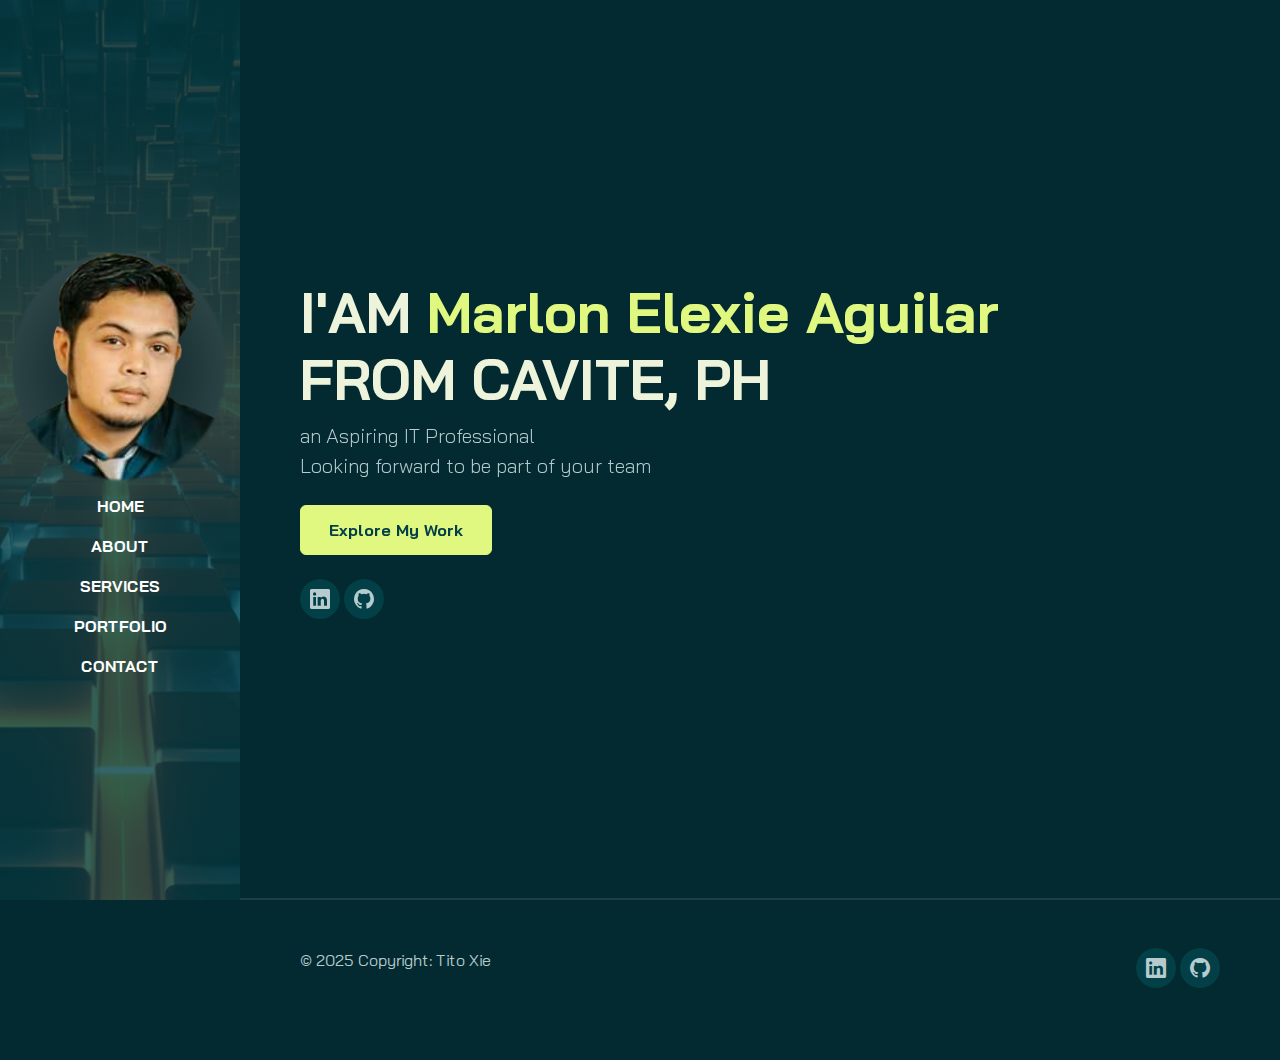
==== commit c72bb746: "Complete all the comment and add slides for drawing photo in portfolio" ====
--- a/index.html
+++ b/index.html
@@ -4,7 +4,7 @@
 <head>
   <meta charset="UTF-8">
   <meta name="viewport" content="width=device-width, initial-scale=1.0">
-  <title>Aguilar Portfolio</title>
+  <title>Marlon Elexie Aguilar | Home</title>
   <link rel="stylesheet" href="assets/css/bootstrap.min.css">
   <link rel="stylesheet" href="assets/css/aos.css">
 	<link rel="stylesheet" href="assets/css/line-awesome.min.css">
@@ -30,21 +30,21 @@
       <div class="collapse navbar-collapse" id="navbarNav">
         <ul class="navbar-nav ms-auto flex-lg-column text-lg-center">
         
-          <li class="nav-item">
-            <a class="nav-link" href="#home">Home</a>
-          </li>
-          <li class="nav-item">
-            <a class="nav-link" href="#about">About</a>
-          </li>
-          <li class="nav-item">
-            <a class="nav-link" href="#services">Services</a>
-          </li>
-          <li class="nav-item">
-            <a class="nav-link" href="#portfolio">Portfolio</a>
-          </li>
-          <li class="nav-item">
-            <a class="nav-link" href="#contact">Contact</a>
-          </li>
+			<li class="nav-item">
+				<a class="nav-link" href="index.html">Home</a>
+			  </li>
+			  <li class="nav-item">
+				<a class="nav-link" href="about.html">About</a>
+			  </li>
+			  <li class="nav-item">
+				<a class="nav-link" href="services.html">Services</a>
+			  </li>
+			  <li class="nav-item">
+				<a class="nav-link" href="portfolio.html">Portfolio</a>
+			  </li>
+			  <li class="nav-item">
+				<a class="nav-link" href="contact.html">Contact</a>
+			  </li>
             
         </ul>
       </div>
@@ -61,8 +61,9 @@
 			<div class="container">
 				<div class="row">
 					<div class="col-lg-10">
-						<h1 class="display-4 fw-bold" data-aos="fade-up"> I'M A <span class="text-brand"> UI/UX DEVELOPER </span><br>FROM CAVITE, PH</h1>
-						<p class="lead mt-2 mb-4" data-aos="fade-up" data-aos-delay="300">I am Marlon Elexie Aguilar <br>an Aspiring IT Professional <br> Looking forward to be part of your team</p>
+						<img src="./assets/images/marlonlogo.png" class="mobile-logo" class="d-none d-lg-block rounded-circle" alt="">
+						<h1 class="display-4 fw-bold" data-aos="fade-up"> I'AM <span class="text-brand"> Marlon Elexie Aguilar </span><br>FROM CAVITE, PH</h1>
+						<p class="lead mt-2 mb-4" data-aos="fade-up" data-aos-delay="300">an Aspiring IT Professional <br> Looking forward to be part of your team</p>
 						<div data-aos="fade-up" data-aos-delay="600">
 							<a href="#portfolio" class="btn btn-brand me-3">Explore My Work</a>
 							<div class="col-auto mt-4">
@@ -77,281 +78,6 @@
 			</div>
 	</section>
 	<!-- home -->
-
-	<!-- About -->
-	<section id="about" class="full-height px-lg-5">
-		<div class="container" data-aos="fade-up">
-			
-			<div class="row">
-				<div class="col-lg-4">
-					<h6 class="text-brand">About</h6>
-				</div>
-			</div>
-
-			<div class="row gy-2">
-				<div class="col-lg-12" data-aos="fade-up" data-aos-delay="300">
-
-					<h2>
-						As Future Web Developper and Former AutoCADD Operator from Cavite
-					</h2>
-					<p>
-						As a Developer, I enjoy taking complex problems and turning them into simple and beautiful interface designs.
-						I also love the logic and structure of coding and always strive to write elegant and efficient code, 
-						whether it be HTML or CSS .
-					</p>
-					<p>
-						As a AutoCADD Operator, I enjoy studying new standard base on what the country is following.
-						I'll make sure that all the drawings wheather Design stage, Shop drawing stage or Abuilt drawing stage
-						are base on it and early or within the deadline.
-					</p>
-
-				</div>
-
-				<div class="col-lg-12" data-aos="fade-up" data-aos-delay="600">
-
-					<div class="tab-titles ">
-						<h2 class="tab-links active-link" onclick="opentab('skills')">Skills</h2>
-						<h2 class="tab-links" onclick="opentab('experience')">Experience</h2>
-						<h2 class="tab-links" onclick="opentab('education')">Education</h2>
-					</div>
-
-				</div>
-
-				<div class="col-lg-12" data-aos="fade-up" data-aos-delay="900">
-
-					<div class="tab-contents active-tab" id="skills">
-						<ul>
-							<li><span>Viscual Studio Code</span><br>Designing Web/App interface</li>
-							<li><span>Android Studio</span><br>Designing Mobile App interface</li>
-							<li><span>AutoCADD</span>
-								<br>Designing and Implementation of Road and Infrastructure Development of Government Project
-							</li>
-							<li><span>Revit</span>
-								<br>Checking the collision of existing utilities before designing
-							</li>
-							<li><span>PhotoShop</span>
-								<br>Basic application on editing photo and rendering
-							</li>
-						</ul>
-					</div>
-
-					<div class="tab-contents" id="experience">
-
-						<ul>
-							<li><span>Senior AutoCADD Operator</span>
-								<br>Road Projects <br>Boom Construction Company Doha Qatar
-								<br>2019 - 2021
-								<br>1709 - Roads and Infrastructure in North of Nassriya
-							</li>
-						</ul>
-					
-						<ul>
-							<li><span>Senior AutoCADD Operator</span>
-								<br>Water Projects <br>Boom Construction Company Doha Qatar
-								<br>2011 - 2019
-								<br>• GTC-305/2009 - REPLACEMENT OF PRIMARY & DISTRIBUTION NETWORKS AT DOHA & VICINITY-PHASE III
-								<br>• GTC 343/2010 - 3 YEARS CALL-OFF CONTRACT FOR EXTENSION OF WATER DISTRIBUTION - MAINS & SERVICE CONNECTION AT DOHA & VICINITY
-								<br>• GTC-346/2010 - EXTENSION OF DISTRIBUTION NETWORK AT DOHA & VICINITY (Phase IV) - PACKAGE 1
-								<br>• GTC-386/2010 - THREE YEARS CALL OF CONTRACT FOR SERVICE CONNECTIONS 15mm TO 400mm IN EXISTING DISTRIBUTION NETWORK (SUPPLY AND INSTALLATION)
-								<br>• GTC-437/2011 - EXTENSION OF DISTRIBUTION NETWORK AT DOHA & VICINITY (PACKAGE 4)
-								<br>• GTC-542/2012 - EARTH WORKS FOR MEGA RESERVIORS AT AL THUMAMA (PACKAGE 2)
-								<br>• GTC-556/2013 - THREE (3) YEARS CALL-OFF CONTRACT FOR MAINTENANCE, REPLACEMENT AND UPGRADING OF WATER NETWORKS
-								<br>• GTC-692/2014 - CALL-Off CONTRACT FOR MAINTENANCE OF RAS LAFFAN WATER TRANSMISSION MAINS
-							</li>
-						</ul>
-
-					</div>
-
-					<div class="tab-contents" id="education">
-						<ul>
-							<li><span>BSIT Student</span><br>Saint Dominic College of Asia<br> 2023 - Present</li>
-							<li><span>Revit 2019</span><br>Building Information Modelling Architecture, Structure & MEP, Quantity Surveying & Naviswork
-								<br>KEACADD Doha Qatar<br>September 16 to 26, 2019</li>
-							<li><span>AutoCADD 2010 with color rendering</span><br>MicroCADD Bacoor Cavite
-								<br>February - March 2010</li>
-							<li><span>Safety Officer Training Course for Construction, Petrochemical and Oil & Gas Industries
-							</span><br>Commercial Complex Guadalupe Makati City
-								<br>June 07 - 25, 2010
-							</li>
-						</ul>
-					</div>
-
-				</div>	
-			
-			</div>
-		</div>
-	
-	</section>
-	<!-- About -->
-
-	<!-- services -->
-	<section id="services" class="full-height px-lg-5">
-			<div class="container">
-
-				<div class="row pb-4" data-aos="fade-up">
-					<div class="col-lg-8">
-						<h6 class="text-brand">SERVICES</h6>
-						<h1> Services That I Provide</h1>
-					</div>
-				</div>
-
-				<div class="row gy-4">
-					<div class="col-lg-4" data-aos="fade-up">
-						<div class="service p-4 bg-base rounded-4 shadow-effect">
-							<div class="iconbox rounded-4">
-								<i class="bi bi-code"></i>
-							</div>
-							<h4 class="mt-4 mb-2">Web/App Designer</h4>
-							<p>By using streamlined code editor like VS Code and Android Studio, to create plan, designs and builds websites focusing on the visual layout to make user friendly user interface on website.</p>
-							<a href="#" class="link-custom">Read More</a>
-						</div>
-					</div>
-
-					<div class="col-lg-4" data-aos="fade-up" data-aos-delay="300">
-						<div class="service p-4 bg-base rounded-4 shadow-effect">
-							<div class="iconbox rounded-4">
-								<i class="bi bi-code-slash"></i>
-							</div>
-							<h4 class="mt-4 mb-2">Web/App Developer</h4>
-							<p>By using streamlined code editor like VS Code and Android Studio, to builds and maintain websites and web applications and ensuring they are visual apealing , functinal and perform well.</p>
-							<a href="#" class="link-custom">Read More</a>
-						</div>
-					</div>
-
-					<div class="col-lg-4" data-aos="fade-up" data-aos-delay="600">
-						<div class="service p-4 bg-base rounded-4 shadow-effect">
-							<div class="iconbox rounded-4">
-								<i class="bi bi-boxes"></i>
-							</div>
-							<h4 class="mt-4 mb-2">AutoCADD Operator</h4>
-							<p>By using Computer-Aided Design (CAD) software like AutoCADD and Revit, to create detailed technical drawings and blueprints for various industries.</p>
-							<a href="#" class="link-custom">Read More</a>
-						</div>
-					</div>
-
-				</div>
-			</div>
-	</section>
-	<!-- services -->
-
-	<!-- portfolio -->
-	<section id="portfolio" class="full-height px-lg-5">
-			<div class="container">
-
-				<div class="row pb-4" data-aos="fade-up">
-					<div class="col-lg-8">
-						<h6 class="text-brand">Portfolio</h6>
-						<h1>My Previous Work</h1>
-					</div>
-				</div>
-
-				<div class="row gy-4">
-
-					<div class="col-lg-4" data-aos="fade-up">
-						<div class="card-custom rounded-4 bg-base shadow-effect">
-							<div class="card-custom-image rounded-4">
-								<img class="rounded-4" src="./assets/images/work1.jpg" alt="">
-							</div>
-							<div class="card-custom-content p-4">
-								<h4>Al Nasriya Office</h4>
-								<p>Road Project Office for 2 years<br>Qatar</p>
-								<a href="https://www.boomconstruction.net/Al-nasiraiyah.htm" class="link-custom">Read More</a>
-							</div>
-						</div>
-					</div>
-
-					<div class="col-lg-4" data-aos="fade-up" data-aos-delay="300">
-						<div class="card-custom rounded-4 bg-base shadow-effect">
-							<div class="card-custom-image rounded-4">
-								<img class="rounded-4" src="./assets/images/work2.jpg" alt="">
-							</div>
-							<div class="card-custom-content p-4">
-								<h4>Muaither Office</h4>
-								<p>Water Project Office for 3 years<br>Qatar</p>
-								<a href="https://www.boomconstruction.net/water-pro.htm" class="link-custom">Read More</a>
-							</div>
-						</div>
-					</div>
-
-					<div class="col-lg-4" data-aos="fade-up" data-aos-delay="600">
-						<div class="card-custom rounded-4 bg-base shadow-effect">
-							<div class="card-custom-image rounded-4">
-								<img class="rounded-4" src="./assets/images/work3.jpg" alt="">
-							</div>
-							<div class="card-custom-content p-4">
-								<h4>Al Wakra Office</h4>
-								<p>Water Project Office for 3 years<br>Qatar</p>
-								<a href="https://www.boomconstruction.net/water-pro.htm" class="link-custom">Read More</a>
-							</div>
-						</div>
-					</div>
-
-				</div>
-
-			</div>
-	</section>
-	<!-- portfolio -->
-
-	<!-- contact -->
-	<section id="contact" class="full-height px-lg-5">
-		<div class="container">
-			<div class="row" >
-				<div class="contact-left">
-					<div class="col-lg-12 pb-4" data-aos="fade-up">
-						<h1 class="sub-title">Contact Me</h1>
-						
-						<p><i class="bi bi-send"></i>marlonaguilar1006@gmail.com</p>
-						<p><i class="bi bi-telephone"></i>(+63) 9696229695</p>
-
-						<div class="col-auto mb-4">
-							<div class="social-icons">
-								<a href="https://www.linkedin.com/in/marlon-elexie-aguilar-1533937b/"><i class="bi bi-linkedin"></i></a>
-								<a href="https://github.com/git-lexie"><i class="bi bi-github"></i></a>
-							</div>
-						</div>
-						<a href="./assets/images/try.png" class="btn btn-brand me-3">Download CV</a>
-					</div>	
-				</div>
-
-				<div class="contact-right  justify-content-center text-center">
-
-					<div class="col-lg-12 pb-4" data-aos="fade-up">
-						<!-- <h6 class="text-brand">Contact</h6> -->
-						<h1>You want me to be part of your team?<br>Let's talk</h1>
-					</div>
-
-					<div class="col-lg-12" data-aos="fade-up" data-aos-delay="300">
-						<form action="#" class="row g-lg-3 gy-3" name="submit-to-google-sheet">
-
-							<div class="form-group col-md-6">
-								<input type="text" name="Name" class="form-control" placeholder="Enter your Name" required>
-							</div>
-
-							<div class="form-group col-md-6">
-								<input type="email" name="Email" class="form-control" placeholder="Enter your email" required>
-							</div>
-
-							<div class="form-group col-md-12">
-								<input type="text" name="Subject" class="form-control" placeholder="Enter Subject">
-							</div>
-
-							<div class="form-group col-md-12">
-								<textarea name="Message" rows="10" class="form-control" placeholder="Enter you Message"></textarea>
-							</div>
-
-							<div class="form-group col-md-12 d-grid">
-								<button type="submit" class="btn btn-brand me-3">Submit</button>
-							</div>
-
-						</form>
-						<span id="msg"></span>
-					</div>
-				</div>
-			</div>
-		</div>
-
-	</section>
-	<!-- contact -->
 
 	<!-- footer -->
 	<footer class="py-5 px-lg-5">
--- a/assets/css/style.css
+++ b/assets/css/style.css
@@ -77,6 +77,36 @@
 	color: var(--color-base);
 }
 
+.carousel-control-prev,
+.carousel-control-next {
+  background-color: #033f47;
+  width: 50px;
+  height: 50px;
+  top: 50%;
+  transform: translateY(-50%);
+  border-radius: 50%;
+  opacity: 1;
+  border: none;
+}
+
+/* prev and next button  */
+.carousel-control-prev-icon,
+.carousel-control-next-icon {
+  filter: brightness(0) invert(1);
+}
+
+.custom-icon {
+  width: 20px;
+  height: 20px;
+}
+
+.carousel-control-prev:hover,
+.carousel-control-next:hover {
+  background-color: #05525c;
+}
+
+/* prev and next button  */
+
 
 /* navbar */
 
@@ -247,9 +277,10 @@
 
 /* tablink */
 
-/* social icon */
-.social-icons {
-
+/* My Name */
+p span {
+	color: var(--color-brand);
+	font-size: 2rem;
 }
 
 .social-icons a {
@@ -278,6 +309,11 @@
 /* responsive layout */
 
 @media (min-width: 992px) {
+
+	.mobile-logo {
+        display: none;
+      }
+
 	.navbar {
 		min-height: 100vh;
 		width: var(--sidebar-width);
@@ -311,6 +347,17 @@
 		text-align: center;
     }
 
-}
-
-
+
+	@media (max-width: 991px) {
+
+	
+		.mobile-logo {
+			display: block;
+			width: 200px;
+			margin-bottom: 30px;
+		
+		  }
+
+}
+
+}